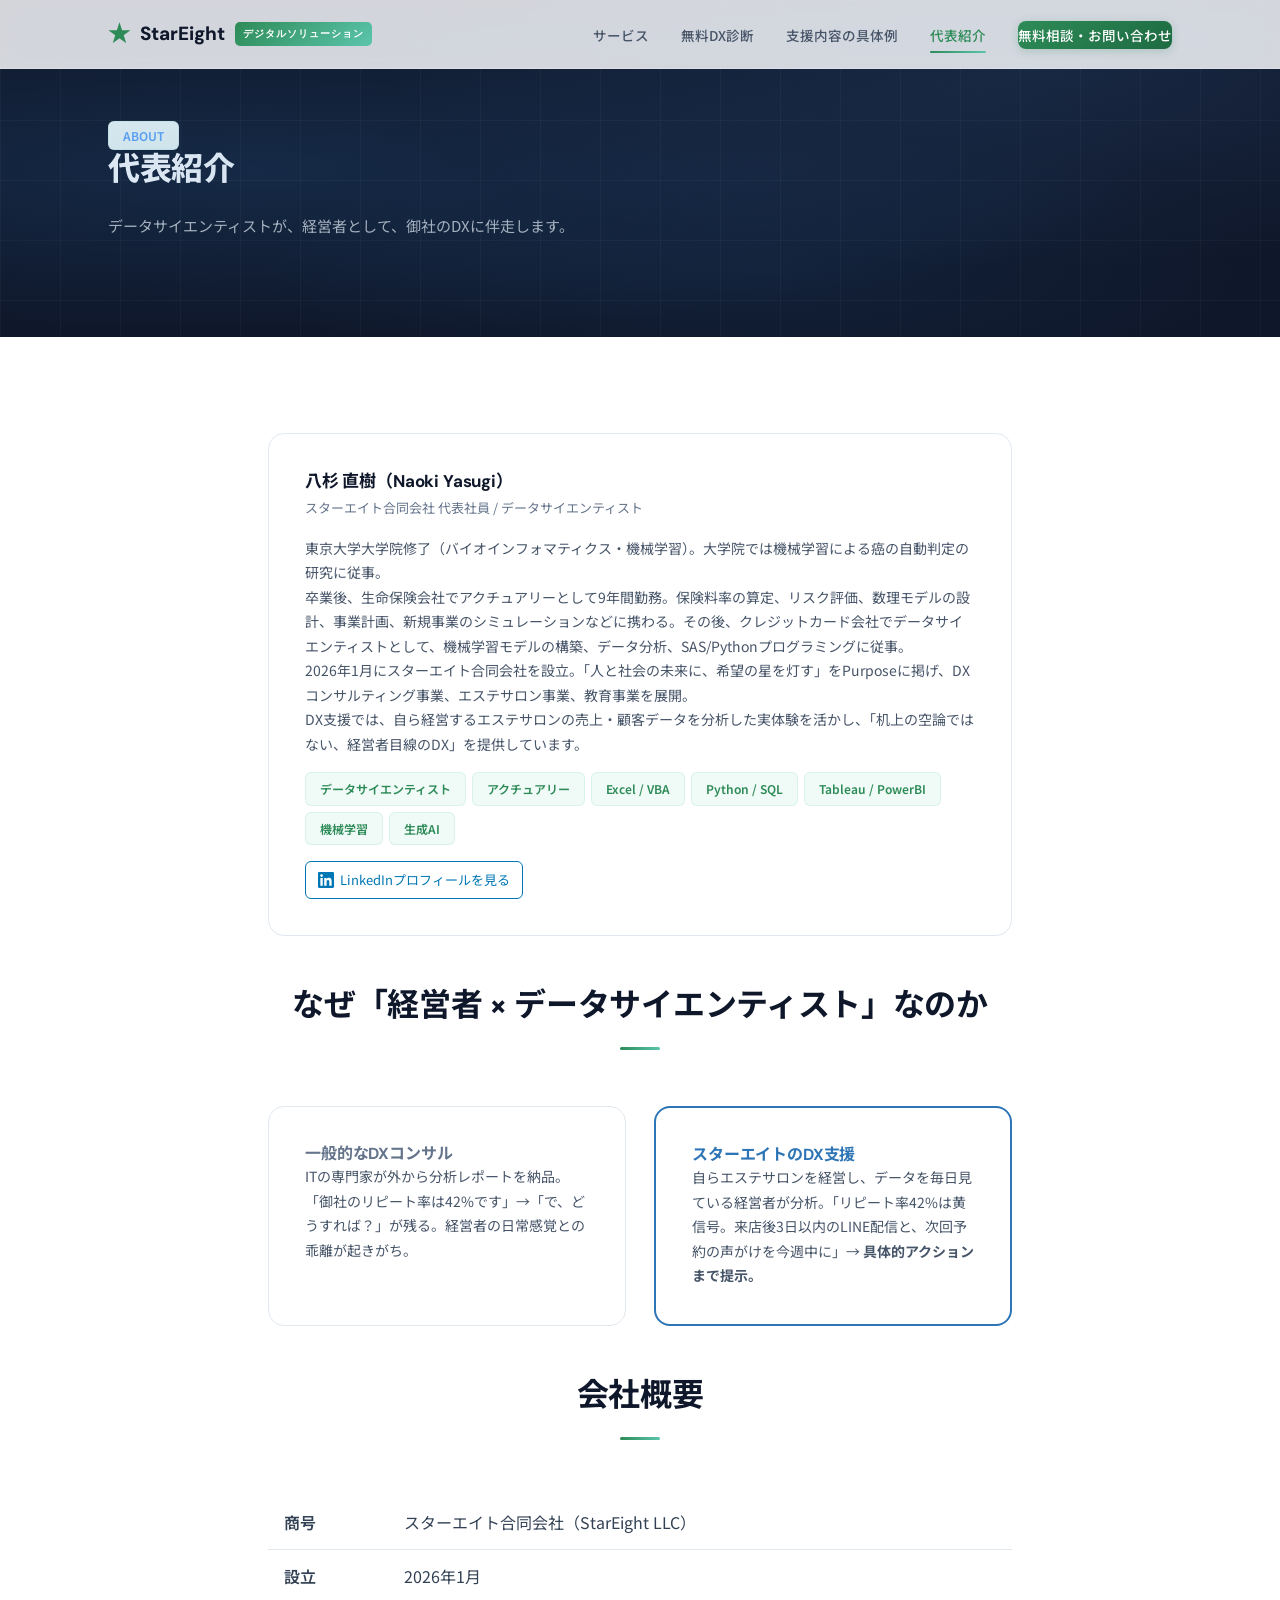
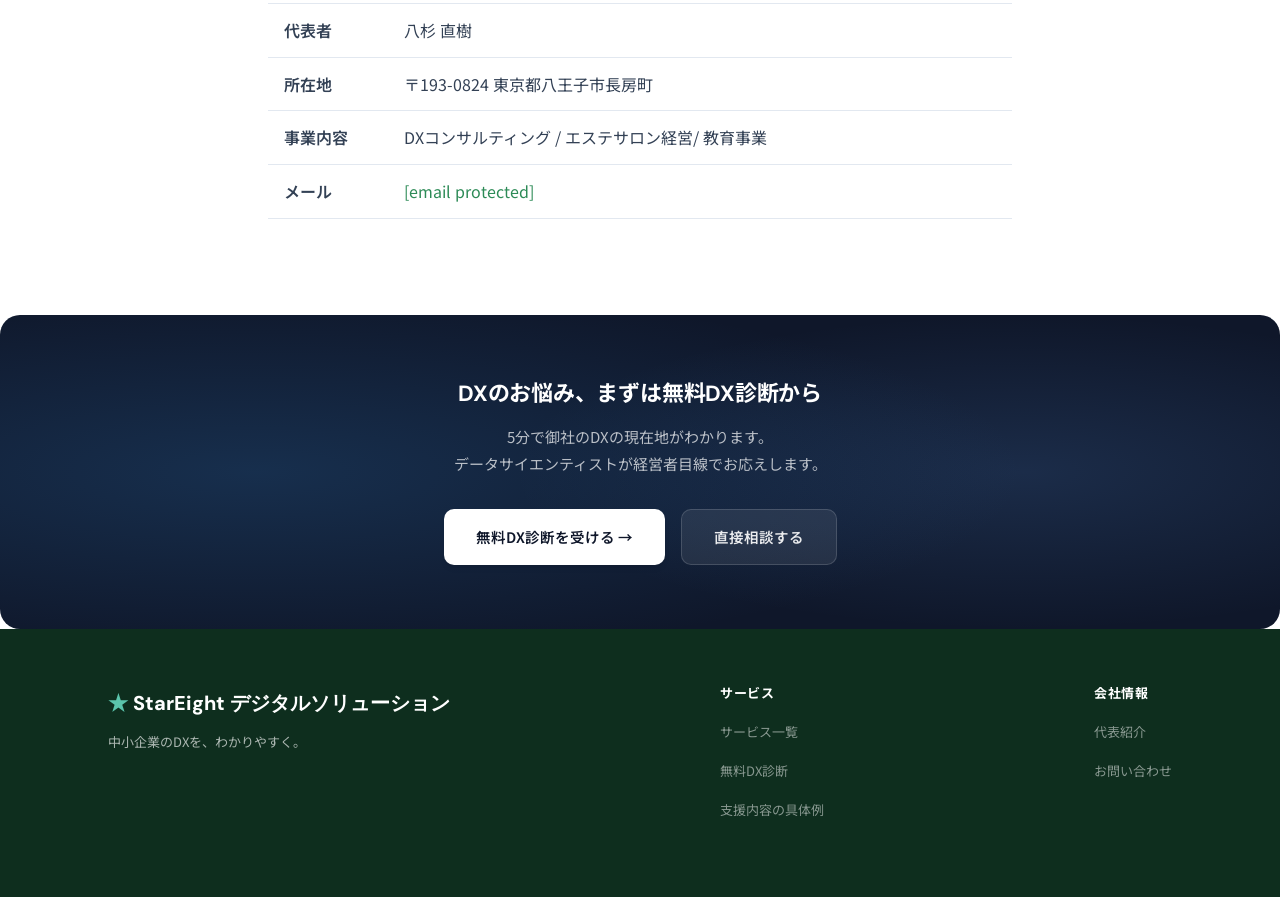
==== about.html @ 1bdfa5a2 "Update about.html" ====
<!DOCTYPE html>
<html lang="ja">
<head>
<meta charset="UTF-8">
<meta name="viewport" content="width=device-width, initial-scale=1.0">
<title>代表紹介 | スターエイト DXコンサルティング</title>
<meta name="description" content="スターエイト合同会社 代表・八杉直樹のプロフィール。東京大学大学院修了、データサイエンティスト、経営者としてDX支援に取り組んでいます。">
<link rel="stylesheet" href="css/style.css">
<style>
.avatar-init{width:120px;height:120px;border-radius:50%;background:linear-gradient(135deg,#1a5276,#2980b9);display:flex;align-items:center;justify-content:center;color:#fff;font-size:48px;font-weight:600;flex-shrink:0;letter-spacing:-1px}
</style>
<!-- Google Analytics 4 -->
<script async src="https://www.googletagmanager.com/gtag/js?id=G-70X6QJZSQX"></script>
<script src="js/ga4-events.js"></script>
</head>
<body>
<header class="site-header">
  <nav class="nav-inner">
    <a href="index.html" class="nav-logo"><span class="star">★</span> StarEight <span class="dx-badge">デジタルソリューション</span></a>
    <ul class="nav-links">
      <li><a href="services.html">サービス</a></li>
      <li><a href="diagnosis.html">無料DX診断</a></li>
      <li><a href="cases.html">支援内容の具体例</a></li>
      <li><a href="about.html" class="active">代表紹介</a></li>
      <li><a href="contact.html" class="nav-cta">無料相談・お問い合わせ</a></li>
    </ul>
    <button class="hamburger" aria-label="メニュー"><span></span><span></span><span></span></button>
  </nav>
</header>

<section class="hero" style="padding:120px 0 60px;">
  <div class="container">
    <span class="tag" style="color:#60a5fa;">ABOUT</span>
    <h1 style="color:#fff;font-size:32px;">代表紹介</h1>
    <p>データサイエンティストが、経営者として、御社のDXに伴走します。</p>
  </div>
</section>

<section class="section">
  <div class="container" style="max-width:800px;">
    <div class="card fade-in" style="display:flex;gap:24px;align-items:flex-start;flex-wrap:wrap;">
      <div style="flex:1;min-width:280px;">
        <h3 style="margin-bottom:4px;">八杉 直樹（Naoki Yasugi）</h3>
        <p style="font-size:13px;color:var(--gray-500);margin-bottom:16px;">スターエイト合同会社 代表社員 / データサイエンティスト</p>

        <p>東京大学大学院修了（バイオインフォマティクス・機械学習）。大学院では機械学習による癌の自動判定の研究に従事。</p>
        <p>卒業後、生命保険会社でアクチュアリーとして9年間勤務。保険料率の算定、リスク評価、数理モデルの設計、事業計画、新規事業のシミュレーションなどに携わる。その後、クレジットカード会社でデータサイエンティストとして、機械学習モデルの構築、データ分析、SAS/Pythonプログラミングに従事。</p>
        <p>2026年1月にスターエイト合同会社を設立。「人と社会の未来に、希望の星を灯す」をPurposeに掲げ、DXコンサルティング事業、エステサロン事業、教育事業を展開。</p>
        <p>DX支援では、自ら経営するエステサロンの売上・顧客データを分析した実体験を活かし、「机上の空論ではない、経営者目線のDX」を提供しています。</p>

        <div style="display:flex;flex-wrap:wrap;gap:6px;margin-top:16px;">
          <span class="tag">データサイエンティスト</span>
          <span class="tag">アクチュアリー</span>
          <span class="tag">Excel / VBA</span>
          <span class="tag">Python / SQL</span>
          <span class="tag">Tableau / PowerBI</span>
          <span class="tag">機械学習</span>
          <span class="tag">生成AI</span>
        </div>
        <div style="margin-top:16px;">
          <a href="https://www.linkedin.com/in/naoki-yasugi-504611288/" target="_blank" rel="noopener noreferrer" style="display:inline-flex;align-items:center;gap:6px;font-size:13px;color:#0077B5;text-decoration:none;padding:6px 12px;border:1px solid #0077B5;border-radius:6px;transition:background 0.2s;">
            <svg viewBox="0 0 24 24" style="width:16px;height:16px;fill:#0077B5;"><path d="M20.447 20.452h-3.554v-5.569c0-1.328-.027-3.037-1.852-3.037-1.853 0-2.136 1.445-2.136 2.939v5.667H9.351V9h3.414v1.561h.046c.477-.9 1.637-1.85 3.37-1.85 3.601 0 4.267 2.37 4.267 5.455v6.286zM5.337 7.433a2.062 2.062 0 0 1-2.063-2.065 2.064 2.064 0 1 1 2.063 2.065zm1.782 13.019H3.555V9h3.564v11.452zM22.225 0H1.771C.792 0 0 .774 0 1.729v20.542C0 23.227.792 24 1.771 24h20.451C23.2 24 24 23.227 24 22.271V1.729C24 .774 23.2 0 22.222 0h.003z"/></svg>
            LinkedInプロフィールを見る
          </a>
        </div>
      </div>
    </div>

    <div class="fade-in" style="margin-top:48px;">
      <div class="section-header">
        <h2>なぜ「経営者 × データサイエンティスト」なのか</h2>
        <div class="line"></div>
      </div>
      <div class="grid-2" style="margin-top:24px;">
        <div class="card">
          <h4 style="color:var(--gray-500);">一般的なDXコンサル</h4>
          <p>ITの専門家が外から分析レポートを納品。「御社のリピート率は42%です」→「で、どうすれば？」が残る。経営者の日常感覚との乖離が起きがち。</p>
        </div>
        <div class="card" style="border:2px solid var(--blue);">
          <h4 style="color:var(--blue);">スターエイトのDX支援</h4>
          <p>自らエステサロンを経営し、データを毎日見ている経営者が分析。「リピート率42%は黄信号。来店後3日以内のLINE配信と、次回予約の声がけを今週中に」→ <strong>具体的アクションまで提示。</strong></p>
        </div>
      </div>
    </div>

    <div class="fade-in" style="margin-top:48px;">
      <div class="section-header">
        <h2>会社概要</h2>
        <div class="line"></div>
      </div>
      <table style="width:100%;border-collapse:collapse;margin-top:16px;">
        <tr><td style="padding:12px 16px;border-bottom:1px solid var(--gray-200);font-weight:600;width:120px;">商号</td><td style="padding:12px 16px;border-bottom:1px solid var(--gray-200);">スターエイト合同会社（StarEight LLC）</td></tr>
        <tr><td style="padding:12px 16px;border-bottom:1px solid var(--gray-200);font-weight:600;">設立</td><td style="padding:12px 16px;border-bottom:1px solid var(--gray-200);">2026年1月</td></tr>
        <tr><td style="padding:12px 16px;border-bottom:1px solid var(--gray-200);font-weight:600;">代表者</td><td style="padding:12px 16px;border-bottom:1px solid var(--gray-200);">八杉 直樹</td></tr>
        <tr><td style="padding:12px 16px;border-bottom:1px solid var(--gray-200);font-weight:600;">所在地</td><td style="padding:12px 16px;border-bottom:1px solid var(--gray-200);">〒193-0824 東京都八王子市長房町</td></tr>
        <tr><td style="padding:12px 16px;border-bottom:1px solid var(--gray-200);font-weight:600;">事業内容</td><td style="padding:12px 16px;border-bottom:1px solid var(--gray-200);">DXコンサルティング / エステサロン経営/ 教育事業</td></tr>
        <tr><td style="padding:12px 16px;border-bottom:1px solid var(--gray-200);font-weight:600;">メール</td><td style="padding:12px 16px;border-bottom:1px solid var(--gray-200);"><a href="/cdn-cgi/l/email-protection#a2d1d6c3d08cc7cbc5cad68ccecec1e2c5cfc3cbce8cc1cdcf"><span class="__cf_email__" data-cfemail="6a191e0b18440f030d021e440606092a0d070b030644090507">[email&#160;protected]</span></a></td></tr>
      </table>
    </div>
  </div>
</section>

<section class="cta-banner">
  <div class="container" style="text-align:center;">
    <h2 style="font-size:22px;">DXのお悩み、まずは無料DX診断から</h2>
    <p>5分で御社のDXの現在地がわかります。<br>データサイエンティストが経営者目線でお応えします。</p>
    <div class="btn-group" style="justify-content:center;">
      <a href="diagnosis.html" class="btn btn-white">無料DX診断を受ける →</a>
      <a href="contact.html" class="btn btn-ghost">直接相談する</a>
    </div>
  </div>
</section>

<footer class="site-footer">
  <div class="container">
    <div class="footer-inner">
      <div class="footer-brand">
        <div class="footer-logo"><span class="star">★</span> StarEight デジタルソリューション</div>
        <p>中小企業のDXを、わかりやすく。</p>
      </div>
      <div class="footer-links">
        <h4>サービス</h4>
        <ul><li><a href="services.html">サービス一覧</a></li><li><a href="diagnosis.html">無料DX診断</a></li><li><a href="cases.html">支援内容の具体例</a></li></ul>
      </div>
      <div class="footer-links">
        <h4>会社情報</h4>
        <ul><li><a href="about.html">代表紹介</a></li><li><a href="contact.html">お問い合わせ</a></li></ul>
      </div>
    </div>
    <div c
---- css/style.css ----
@import url('https://fonts.googleapis.com/css2?family=Noto+Sans+JP:wght@300;400;500;700;900&family=DM+Sans:wght@400;500;600;700;800&display=swap');

:root {
  --navy: #0f172a;
  --navy-mid: #1e293b;
  --brand: #2D8B57;
  --brand-dark: #1e6b42;
  --brand-light: #e6f4ec;
  --brand-50: #f0f9f4;
  --sub: #5BC5AC;
  --sub-light: #e0f5f0;
  --sub-50: #f0faf7;
  --blue: #2E75B6;
  --blue-light: #dbeafe;
  --blue-50: #eff6ff;
  --green: #2D8B57;
  --green-light: #d1fae5;
  --white: #FFFFFF;
  --gray-50: #f8fafc;
  --gray-100: #f1f5f9;
  --gray-200: #e2e8f0;
  --gray-300: #cbd5e1;
  --gray-400: #94a3b8;
  --gray-500: #64748b;
  --gray-600: #475569;
  --gray-700: #334155;
  --gray-900: #0f172a;
  --body: #334155;
  --shadow-sm: 0 1px 2px rgba(0,0,0,0.05);
  --shadow-md: 0 4px 6px -1px rgba(0,0,0,0.07), 0 2px 4px -2px rgba(0,0,0,0.05);
  --shadow-lg: 0 10px 25px -5px rgba(0,0,0,0.08), 0 8px 10px -6px rgba(0,0,0,0.04);
  --radius: 16px;
  --radius-sm: 10px;
  --transition: 0.3s cubic-bezier(0.4, 0, 0.2, 1);
}

*, *::before, *::after { box-sizing: border-box; margin: 0; padding: 0; }
html { scroll-behavior: smooth; }

body {
  font-family: 'Noto Sans JP', 'DM Sans', sans-serif;
  color: var(--body); line-height: 1.8;
  background: var(--white);
  -webkit-font-smoothing: antialiased;
}

h1, h2, h3, h4, h5 {
  font-family: 'DM Sans', 'Noto Sans JP', sans-serif;
  color: var(--navy); line-height: 1.35;
  font-weight: 700; letter-spacing: -0.01em;
}

a { color: var(--brand); text-decoration: none; transition: color var(--transition); }
a:hover { color: var(--sub); }
img { max-width: 100%; height: auto; }
.container { max-width: 1120px; margin: 0 auto; padding: 0 28px; }

/* ===== HEADER ===== */
.site-header {
  position: fixed; top: 0; left: 0; right: 0; z-index: 100;
  background: rgba(255,255,255,0.82);
  backdrop-filter: blur(20px) saturate(180%);
  border-bottom: 1px solid rgba(226,232,240,0.6);
  transition: all var(--transition);
}
.site-header.scrolled { box-shadow: 0 1px 20px rgba(0,0,0,0.06); background: rgba(255,255,255,0.92); }

.nav-inner {
  max-width: 1120px; margin: 0 auto; padding: 0 28px;
  display: flex; align-items: center; justify-content: space-between; height: 68px;
}
.nav-logo {
  display: flex; align-items: center; gap: 10px;
  font-family: 'DM Sans', sans-serif; font-weight: 800;
  font-size: 19px; color: var(--navy); text-decoration: none;
}
.nav-logo .star { color: var(--brand); font-size: 22px; }
.nav-logo .dx-badge {
  background: linear-gradient(135deg, var(--brand), var(--sub));
  color: var(--white); font-size: 10px; font-weight: 700;
  padding: 3px 8px; border-radius: 5px; letter-spacing: 1px;
}

.nav-links { display: flex; gap: 32px; list-style: none; align-items: center; }
.nav-links a {
  font-size: 13.5px; font-weight: 500; color: var(--gray-600);
  text-decoration: none; position: relative; padding: 4px 0;
}
.nav-links a::after {
  content: ''; position: absolute; bottom: -4px; left: 50%; transform: translateX(-50%);
  width: 0; height: 2px; background: linear-gradient(90deg, var(--brand), var(--sub));
  border-radius: 2px; transition: width var(--transition);
}
.nav-links a:hover::after, .nav-links a.active::after { width: 100%; }
.nav-links a:hover, .nav-links a.active { color: var(--brand); }

.nav-cta {
  background: linear-gradient(135deg, var(--brand), var(--brand-dark));
  color: var(--white) !important;
  padding: 9px 22px; border-radius: 8px; font-size: 13px; font-weight: 600;
  box-shadow: 0 2px 8px rgba(45,139,87,0.25);
  transition: all var(--transition);
}
.nav-cta:hover { transform: translateY(-1px); box-shadow: 0 4px 16px rgba(45,139,87,0.35); background: linear-gradient(135deg, var(--brand), var(--sub)); }
.nav-cta::after { display: none !important; }

.hamburger {
  display: none; background: none; border: none; cursor: pointer;
  width: 28px; height: 20px; position: relative;
}
.hamburger span {
  display: block; width: 100%; height: 2px; background: var(--navy);
  position: absolute; left: 0; transition: all var(--transition); border-radius: 2px;
}
.hamburger span:nth-child(1) { top: 0; }
.hamburger span:nth-child(2) { top: 9px; }
.hamburger span:nth-child(3) { top: 18px; }

/* ===== HERO ===== */
.hero {
  padding: 150px 0 90px;
  background: var(--navy); color: var(--white);
  position: relative; overflow: hidden;
}
.hero::before {
  content: ''; position: absolute; inset: 0;
  background:
    radial-gradient(ellipse 70% 50% at 20% 50%, rgba(46,117,182,0.2), transparent),
    radial-gradient(ellipse 50% 60% at 80% 20%, rgba(96,165,250,0.12), transparent),
    radial-gradient(ellipse 40% 40% at 60% 80%, rgba(46,117,182,0.1), transparent);
}
.hero::after {
  content: ''; position: absolute; inset: 0;
  background-image:
    linear-gradient(rgba(255,255,255,0.03) 1px, transparent 1px),
    linear-gradient(90deg, rgba(255,255,255,0.03) 1px, transparent 1px);
  background-size: 60px 60px;
}

.hero-inner { display: flex; align-items: center; gap: 64px; position: relative; z-index: 1; }
.hero-text { flex: 1; }
.hero-text .tag {
  display: inline-flex; align-items: center; gap: 8px;
  background: rgba(91,197,172,0.12); border: 1px solid rgba(91,197,172,0.25);
  padding: 7px 18px; border-radius: 100px;
  font-size: 13px; font-weight: 500; margin-bottom: 24px; color: var(--sub);
}
.hero h1 {
  font-size: clamp(30px, 4vw, 42px); font-weight: 800;
  line-height: 1.3; margin-bottom: 22px; color: var(--white);
}
.hero h1 .accent {
  background: linear-gradient(135deg, var(--sub), #8ad8c4);
  -webkit-background-clip: text; -webkit-text-fill-color: transparent; background-clip: text;
}
.hero p { font-size: 15px; line-height: 1.9; color: rgba(255,255,255,0.7); margin-bottom: 36px; }

.hero-visual { flex: 0 0 360px; }
.hero-visual .icon-grid { display: grid; grid-template-columns: repeat(3, 1fr); gap: 14px; }
.hero-visual .icon-card {
  background: rgba(255,255,255,0.04); border: 1px solid rgba(255,255,255,0.08);
  border-radius: 14px; padding: 22px 12px; text-align: center;
  transition: all var(--transition); backdrop-filter: blur(4px);
}
.hero-visual .icon-card:hover {
  background: rgba(91,197,172,0.08); border-color: rgba(91,197,172,0.25);
  transform: translateY(-6px); box-shadow: 0 8px 30px rgba(91,197,172,0.12);
}
.hero-visual .icon-card .emoji { font-size: 28px; margin-bottom: 8px; display: block; }
.hero-visual .icon-card .label { font-size: 11px; color: rgba(255,255,255,0.55); font-weight: 500; }

/* ===== BUTTONS ===== */
.btn {
  display: inline-flex; align-items: center; gap: 8px;
  padding: 14px 32px; border-radius: var(--radius-sm);
  font-size: 14.5px; font-weight: 600; text-decoration: none;
  transition: all var(--transition); border: none; cursor: pointer;
}
.btn-primary {
  background: linear-gradient(135deg, var(--brand), var(--brand-dark));
  color: var(--white); box-shadow: 0 2px 10px rgba(45,139,87,0.3);
}
.btn-primary:hover { color: var(--white); transform: translateY(-2px); box-shadow: 0 6px 24px rgba(45,139,87,0.4); background: linear-gradient(135deg, var(--brand), var(--sub)); }
.btn-white { background: var(--white); color: var(--navy); box-shadow: var(--shadow-md); }
.btn-white:hover { color: var(--navy); transform: translateY(-2px); box-shadow: var(--shadow-lg); }
.btn-outline { background: transparent; color: var(--brand); border: 2px solid rgba(45,139,87,0.3); }
.btn-outline:hover { background: var(--brand); color: var(--white); border-color: var(--brand); box-shadow: 0 4px 16px rgba(45,139,87,0.3); }
.btn-ghost { background: rgba(255,255,255,0.08); color: rgba(255,255,255,0.9); border: 1px solid rgba(255,255,255,0.15); }
.btn-ghost:hover { background: rgba(91,197,172,0.12); border-color: rgba(91,197,172,0.3); color: var(--white); }
.btn-group { display: flex; gap: 16px; flex-wrap: wrap; }

/* ===== SECTIONS ===== */
.section { padding: 96px 0; }
.section-alt { background: var(--gray-50); }
.section-blue { background: linear-gradient(180deg, var(--sub-50), var(--white)); }
.section-header { text-align: center; margin-bottom: 56px; }
.section-header h2 { font-size: clamp(24px, 3.5vw, 32px); margin-bottom: 12px; }
.section-header .subtitle { font-size: 15px; color: var(--gray-500); max-width: 500px; margin: 0 auto; }
.section-header .line {
  width: 40px; height: 3px;
  background: linear-gradient(90deg, var(--brand), var(--sub));
  margin: 20px auto 0; border-radius: 2px;
}

/* ===== CARDS ===== */
.card {
  background: var(--white); border-radius: var(--radius);
  border: 1px solid var(--gray-200); padding: 36px;
  transition: all var(--transition);
}
.card:hover { box-shadow: var(--shadow-lg); transform: translateY(-6px); border-color: transparent; }
.card-icon {
  width: 56px; height: 56px; border-radius: 14px;
  display: flex; align-items: center; justify-content: center;
  font-size: 26px; margin-bottom: 20px;
}
.card-icon.blue { background: linear-gradient(135deg, var(--brand-50), var(--sub-light)); }
.card-icon.green { background: var(--green-light); }
.card h3 { font-size: 17px; margin-bottom: 12px; }
.card p { font-size: 14px; color: var(--gray-600); line-height: 1.75; }

.grid-2 { display: grid; grid-template-columns: repeat(2, 1fr); gap: 28px; }
.grid-3 { display: grid; grid-template-columns: repeat(3, 1fr); gap: 28px; }
.grid-4 { display: grid; grid-template-columns: repeat(4, 1fr); gap: 24px; }

/* ===== SERVICE CARDS ===== */
.service-card {
  background: var(--white); border-radius: var(--radius);
  border: 1px solid var(--gray-200); padding: 32px;
  position: relative; overflow: hidden; transition: all var(--transition);
}
.service-card::before {
  content: ''; position: absolute; top: 0; left: 0;
  width: 4px; height: 100%;
  background: linear-gradient(180deg, var(--brand), var(--sub));
  transform: scaleY(0); transition: transform var(--transition); transform-origin: top;
}
.service-card:hover::before { transform: scaleY(1); }
.service-card:hover { box-shadow: var(--shadow-lg); border-color: rgba(91,197,172,0.2); transform: translateX(4px); }
.service-card .num {
  font-family: 'DM Sans', sans-serif; font-size: 11px; font-weight: 800;
  color: var(--brand); margin-bottom: 8px; letter-spacing: 1.5px;
}
.service-card h3 { font-size: 17px; margin-bottom: 10px; }
.service-card p { font-size: 13px; color: var(--gray-600); line-height: 1.75; }
.service-card .price {
  margin-top: 16px; padding-top: 16px; border-top: 1px solid var(--gray-100);
  font-size: 14px; color: var(--brand); font-weight: 700;
}

/* ===== CTA BANNER ===== */
.cta-banner {
  background: var(--navy); color: var(--white);
  padding: 64px; border-radius: 20px;
  text-align: center; position: relative; overflow: hidden;
}
.cta-banner::before {
  content: ''; position: absolute; inset: 0;
  background:
    radial-gradient(ellipse 60% 60% at 20% 50%, rgba(46,117,182,0.25), transparent),
    radial-gradient(ellipse 40% 50% at 80% 50%, rgba(96,165,250,0.15), transparent);
}
.cta-banner h2 { font-size: clamp(22px, 3vw, 28px); color: var(--white); margin-bottom: 14px; position: relative; }
.cta-banner p { color: rgba(255,255,255,0.7); margin-bottom: 32px; font-size: 15px; position: relative; }
.cta-banner .btn { position: relative; }

/* ===== FLOW ===== */
.flow { display: flex; gap: 16px; counter-reset: step; }
.flow-step {
  flex: 1; text-align: center; position: relative; padding: 32px 16px;
  background: var(--white); border: 1px solid var(--gray-200);
  border-radius: var(--radius); transition: all var(--transition);
}
.flow-step:hover { box-shadow: var(--shadow-md); border-color: rgba(91,197,172,0.25); }
.flow-step::before {
  counter-increment: step; content: counter(step);
  display: flex; align-items: center; justify-content: center;
  width: 42px; height: 42px; border-radius: 12px;
  background: linear-gradient(135deg, var(--brand), var(--sub));
  color: var(--white); font-family: 'DM Sans', sans-serif;
  font-weight: 800; font-size: 16px; margin: 0 auto 16px;
  box-shadow: 0 4px 12px rgba(45,139,87,0.25);
}
.flow-step h4 { font-size: 14px; margin-bottom: 6px; }
.flow-step p { font-size: 13px; color: var(--gray-500); }
.flow-step + .flow-step::after {
  content: '→'; position: absolute; top: 50%; left: -14px; transform: translateY(-50%);
  color: var(--gray-400); font-size: 16px; font-weight: 700;
}

/* ===== PROFILE ===== */
.profile-card {
  display: flex; gap: 40px; align-items: flex-start;
  background: var(--white); border-radius: 20px;
  padding: 44px; border: 1px solid var(--gray-200); box-shadow: var(--shadow-sm);
}
.profile-photo {
  width: 140px; height: 140px; border-radius: 20px;
  background: linear-gradient(135deg, var(--brand-50), var(--sub-light));
  display: flex; align-items: center; justify-content: center;
  font-size: 48px; flex-shrink: 0;
}
.profile-info h3 { font-size: 22px; margin-bottom: 4px; }
.profile-info .title { font-size: 13px; color: var(--gray-500); margin-bottom: 18px; }
.profile-info .bio { font-size: 14px; line-height: 1.85; color: var(--gray-600); }

.tag-list { display: flex; flex-wrap: wrap; gap: 8px; margin-top: 20px; }
.tag {
  background: var(--sub-50); color: var(--brand);
  padding: 5px 14px; border-radius: 6px;
  font-size: 12px; font-weight: 600; border: 1px solid rgba(91,197,172,0.15);
}

/* ===== CASE STUDY ===== */
.case-card {
  background: var(--white); border-radius: var(--radius);
  border: 1px solid var(--gray-200); overflow: hidden; transition: all var(--transition);
  display: flex; flex-direction: column;
}
.case-card:hover { box-shadow: var(--shadow-lg); transform: translateY(-4px); }
.case-card .case-header {
  padding: 28px 32px;
  background: linear-gradient(135deg, var(--brand-50), var(--sub-50));
  border-bottom: 1px solid var(--gray-200);
  min-height: 120px;
  display: flex; flex-direction: column; justify-content: center;
}
.case-card .case-header .industry {
  font-size: 11px; color: var(--brand); font-weight: 700;
  margin-bottom: 8px; letter-spacing: 0.5px;
}
.case-card .case-header h3 { font-size: 16px; line-height: 1.5; }
.case-card .case-body { padding: 28px 32px; flex: 1; display: flex; flex-direction: column; justify-content: space-between; }
.case-card .case-body p { font-size: 14px; line-height: 1.75; color: var(--gray-600); }
.case-card .result {
  margin-top: 18px; padding: 14px 18px;
  background: linear-gradient(135deg, #ecfdf5, var(--sub-light));
  border-radius: var(--radius-sm);
  font-size: 14px; color: #065f46; font-weight: 600;
  border: 1px solid rgba(91,197,172,0.2);
}

/* ===== FORM ===== */
.form-group { margin-bottom: 22px; }
.form-group label { display: block; font-size: 13px; font-weight: 600; color: var(--navy); margin-bottom: 8px; }
.form-group input, .form-group textarea, .form-group select {
  width: 100%; padding: 13px 18px; border: 1.5px solid var(--gray-300);
  border-radius: var(--radius-sm); font-size: 14px;
  font-family: 'Noto Sans JP', sans-serif; transition: all var(--transition); background: var(--white);
}
.form-group input:focus, .form-group textarea:focus, .form-group select:focus {
  outline: none; border-color: var(--sub);
  box-shadow: 0 0 0 4px rgba(91,197,172,0.12);
}
.form-group textarea { min-height: 140px; resize: vertical; }

/* ===== FOOTER ===== */
.site-footer { background: #0e2e1e; color: rgba(255,255,255,0.65); padding: 56px 0 28px; }
.footer-inner { display: flex; justify-content: space-between; gap: 48px; margin-bottom: 36px; }
.footer-brand .footer-logo {
  font-family: 'DM Sans', sans-serif; font-size: 20px; font-weight: 800;
  color: var(--white); margin-bottom: 10px;
}
.footer-brand .footer-logo .star { color: var(--sub); }
.footer-brand p { font-size: 13px; line-height: 1.75; }
.footer-links h4 { color: var(--white); font-size: 13px; margin-bottom: 14px; font-weight: 700; letter-spacing: 0.05em; }
.footer-links ul { list-style: none; }
.footer-links li { margin-bottom: 10px; }
.footer-links a { color: rgba(255,255,255,0.5); font-size: 13px; }
.footer-links a:hover { color: var(--sub); }
.footer-bottom {
  border-top: 1px solid rgba(255,255,255,0.08);
  padding-top: 24px; text-align: center; font-size: 12px; color: rgba(255,255,255,0.35);
}

/* ===== DIAGNOSIS ===== */
.diag-progress { width: 100%; height: 6px; background: var(--gray-200); border-radius: 3px; margin-bottom: 36px; overflow: hidden; }
.diag-progress .bar { height: 100%; background: linear-gradient(90deg, var(--brand), var(--sub)); border-radius: 3px; transition: width 0.5s ease; }
.diag-question { margin-bottom: 28px; }
.diag-question h3 { font-size: 16px; margin-bottom: 12px; line-height: 1.6; }
.diag-options { display: flex; flex-direction: column; gap: 10px; }
.diag-option {
  padding: 15px 22px; border: 2px solid var(--gray-200);
  border-radius: var(--radius-sm); cursor: pointer;
  font-size: 14px; transition: all var(--transition); font-weight: 500;
}
.diag-option:hover { border-color: var(--sub); background: var(--sub-50); transform: translateX(4px); }
.diag-option.selected {
  border-color: var(--brand); background: linear-gradient(135deg, var(--brand-50), var(--sub-light));
  font-weight: 600; color: var(--brand-dark); box-shadow: 0 2px 8px rgba(91,197,172,0.15);
}

.diag-result {
  text-align: center; padding: 48px;
  background: var(--white); border-radius: 20px;
  border: 1px solid var(--gray-200); box-shadow: var(--shadow-md);
}
.score-circle {
  width: 150px; height: 150px; border-radius: 50%;
  border: 6px solid var(--brand);
  display: flex; flex-direction: column; align-items: center; justify-content: center;
  margin: 0 auto 28px; box-shadow: 0 0 30px rgba(91,197,172,0.15);
}
.score-circle .score { font-family: 'DM Sans', sans-serif; font-size: 46px; font-weight: 800; color: var(--brand); line-height: 1; }
.score-circle .max { font-size: 14px; color: var(--gray-500); }

/* ===== RESPONSIVE ===== */
@media (max-width: 768px) {
  .hero-inner { flex-direction: column; }
  .hero-visual { display: none; }
  .hero h1 { font-size: 26px; }
  .hero { padding: 120px 0 60px; }
  .grid-2, .grid-3, .grid-4 { grid-template-columns: 1fr; }
  .flow { flex-direction: column; gap: 12px; }
  .flow-step + .flow-step::after { display: none; }
  .stats { flex-wrap: wrap; gap: 30px; }
  .profile-card { flex-direction: column; padding: 28px; }
  .profile-photo { width: 100px; height: 100px; font-size: 36px; }
  .footer-inner { flex-direction: column; gap: 32px; }
  .nav-links { display: none; }
  .hamburger { display: block; }
  .nav-links.open {
    display: flex; flex-direction: column; gap: 0;
    position: absolute; top: 68px; left: 0; right: 0;
    background: rgba(255,255,255,0.98); backdrop-filter: blur(20px);
    padding: 16px 28px 24px;
    border-bottom: 1px solid var(--gray-200); box-shadow: var(--shadow-lg);
  }
  .nav-links.open li { padding: 8px 0; }
  .section { padding: 64px 0; }
  .section-header h2 { font-size: 22px; }
  .section-header { margin-bottom: 36px; }
  .cta-banner { padding: 40px 24px; border-radius: var(--radius); }
  .case-card .case-header, .case-card .case-body { padding: 20px 24px; }
}
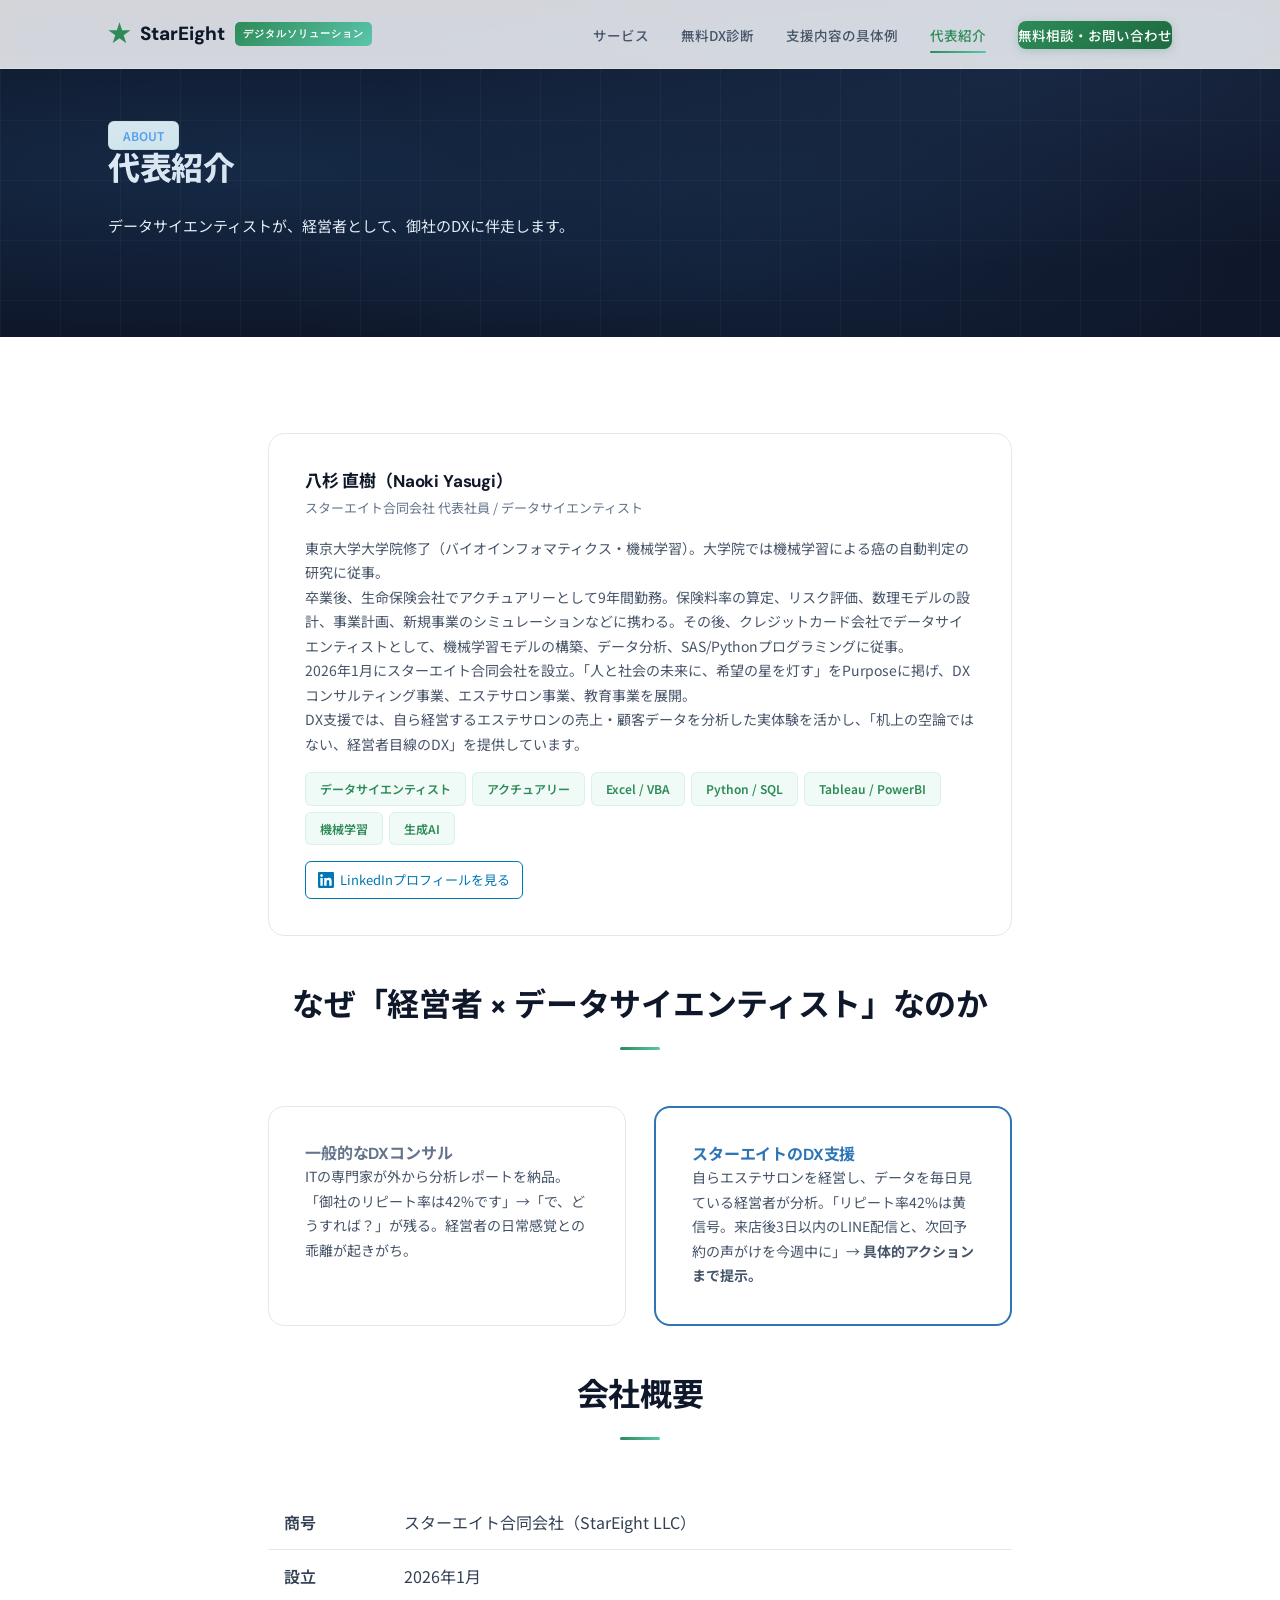
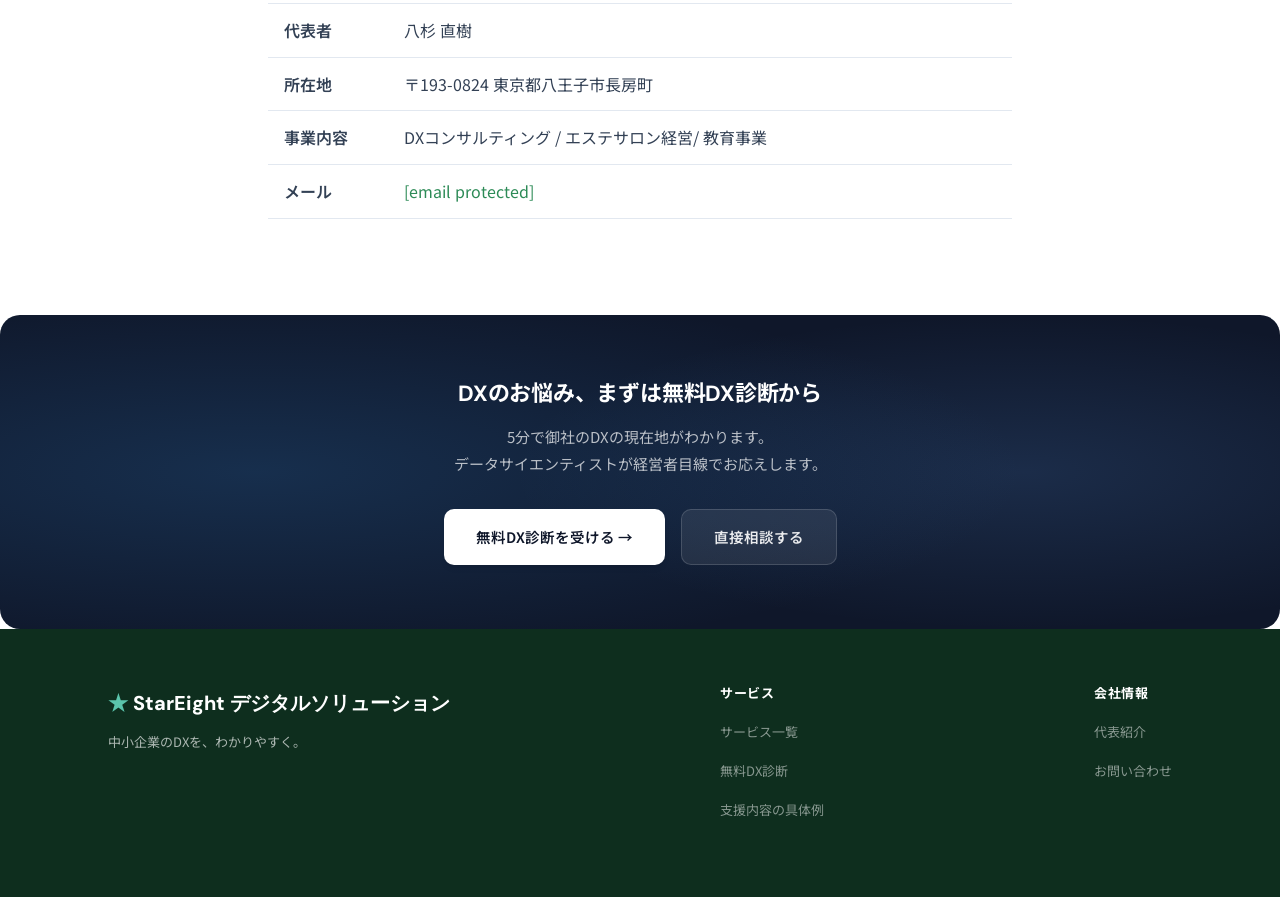
==== commit 2591a2d9: "Update about.html" ====
--- a/about.html
+++ b/about.html
@@ -32,7 +32,7 @@
   <div class="container">
     <span class="tag" style="color:#60a5fa;">ABOUT</span>
     <h1 style="color:#fff;font-size:32px;">代表紹介</h1>
-    <p>データサイエンティストが、経営者として、御社のDXに伴走します。</p>
+    <p style="color:#fff;">データサイエンティストが、経営者として、御社のDXに伴走します。</p>
   </div>
 </section>
 
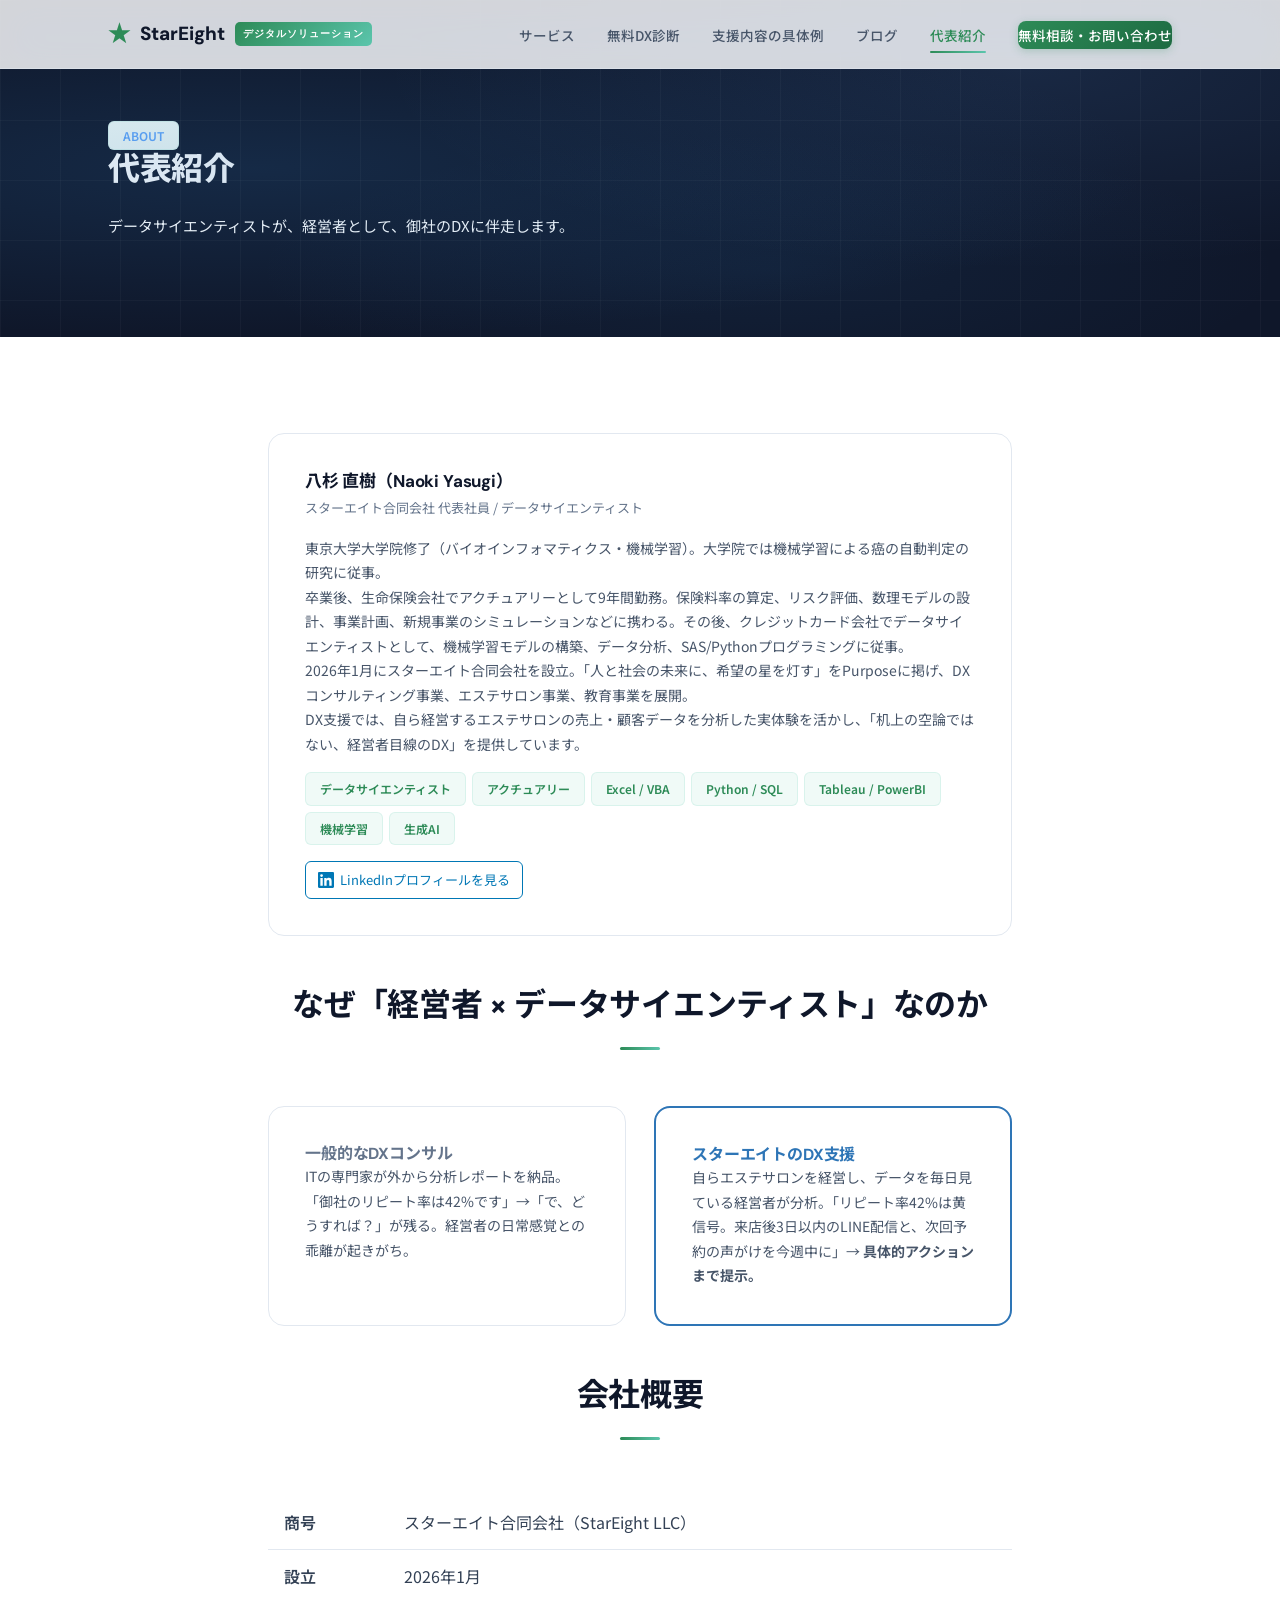
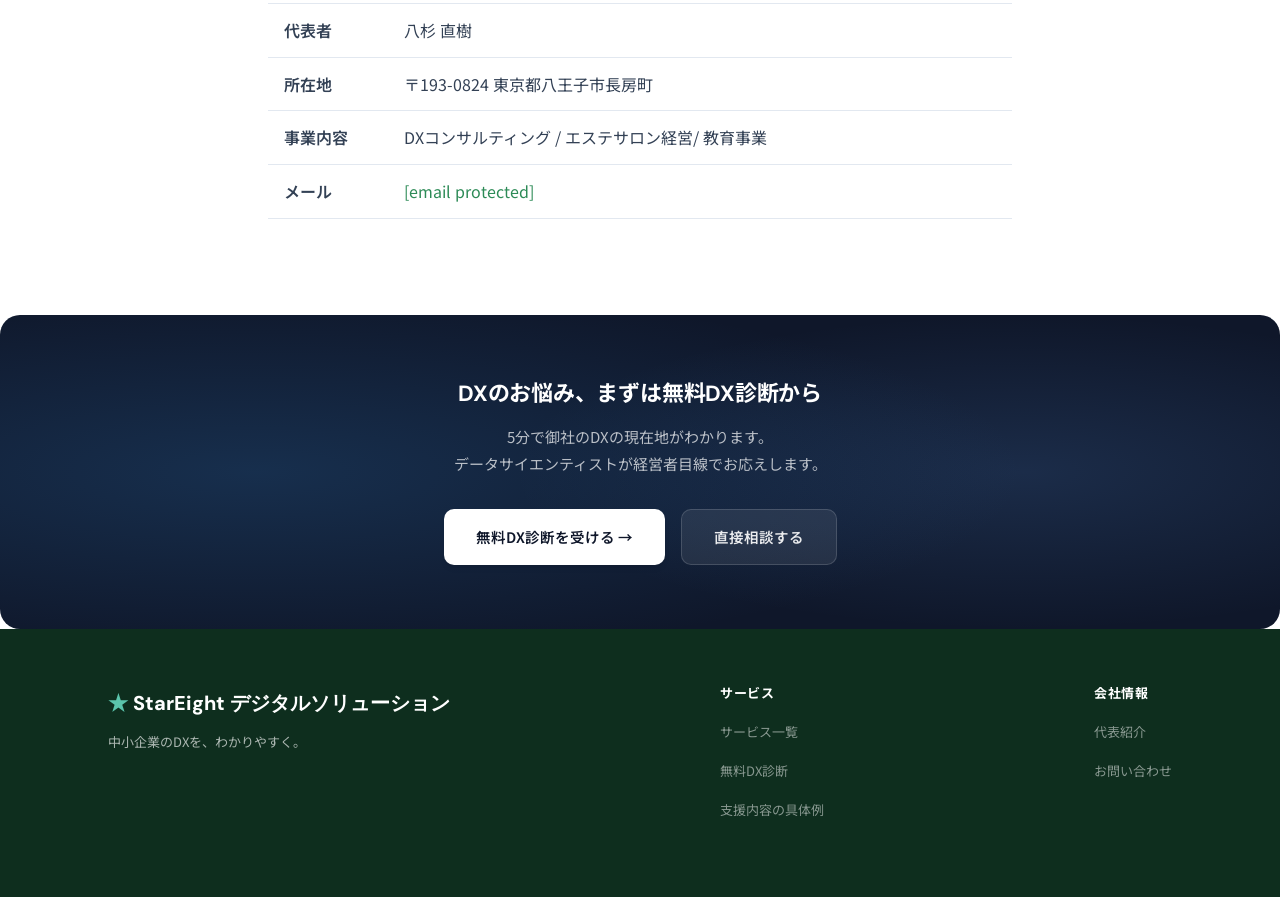
==== commit aa1d60fd: "Update about.html" ====
--- a/about.html
+++ b/about.html
@@ -21,6 +21,7 @@
       <li><a href="services.html">サービス</a></li>
       <li><a href="diagnosis.html">無料DX診断</a></li>
       <li><a href="cases.html">支援内容の具体例</a></li>
+      <li><a href="https://note.com/star_eight_llc" target="_blank" rel="noopener noreferrer">ブログ</a></li>
       <li><a href="about.html" class="active">代表紹介</a></li>
       <li><a href="contact.html" class="nav-cta">無料相談・お問い合わせ</a></li>
     </ul>
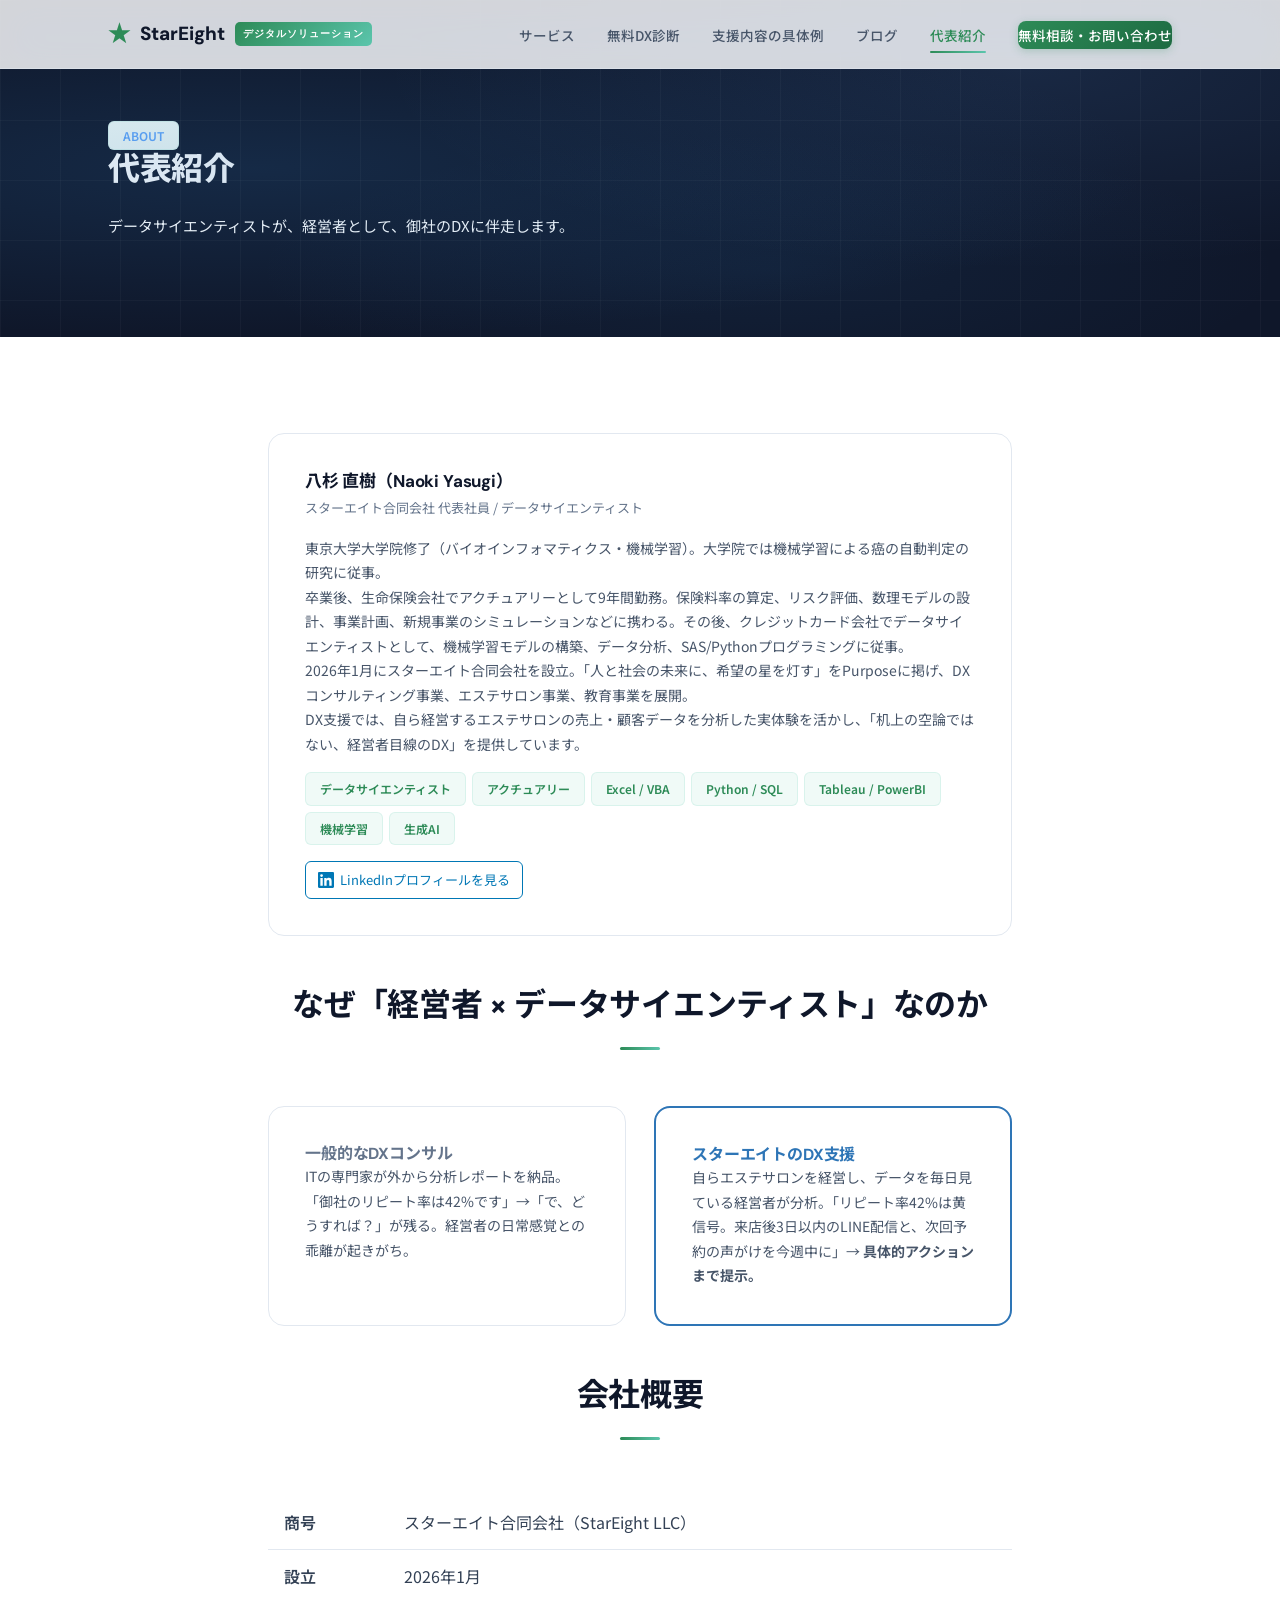
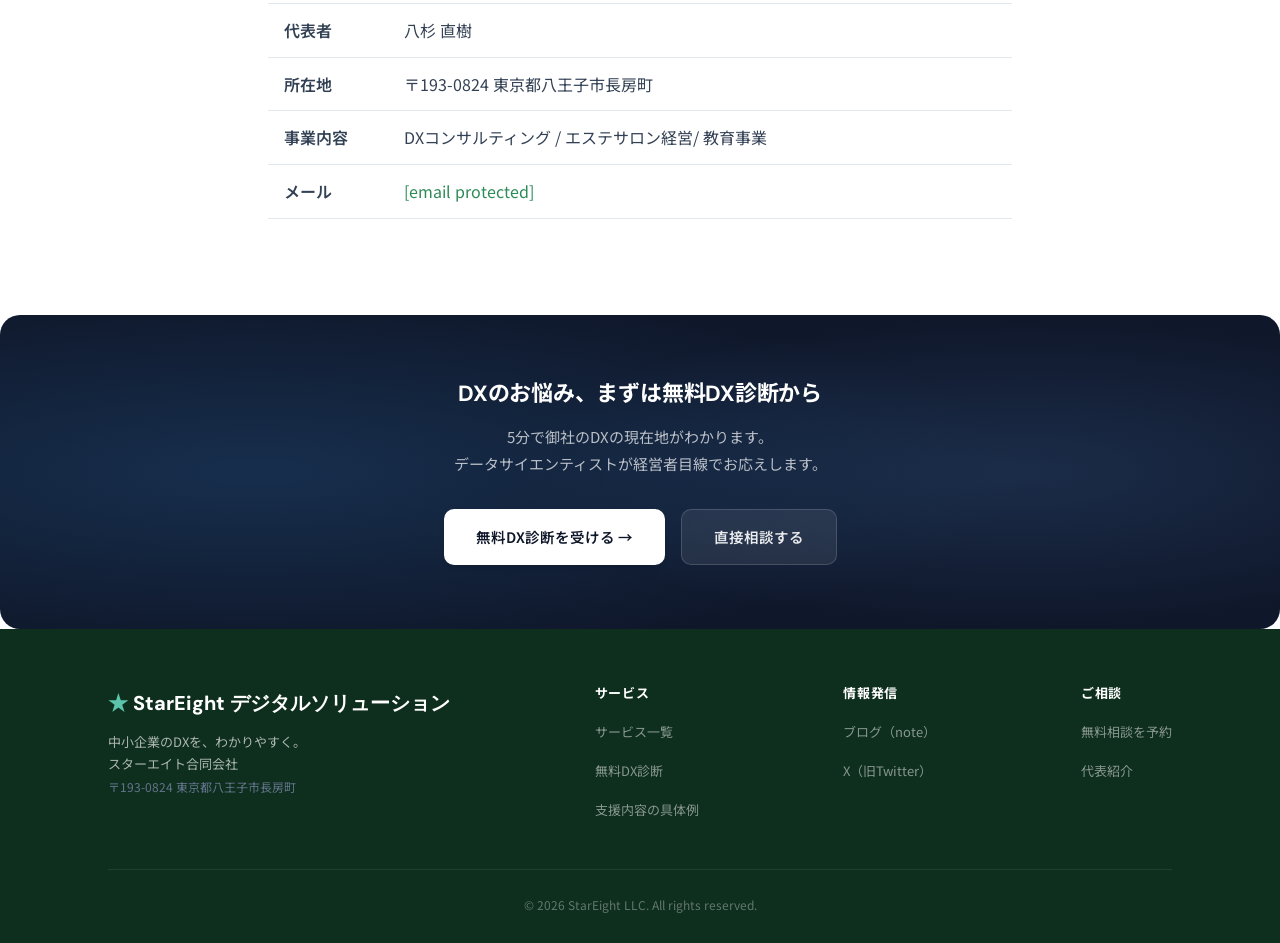
==== commit bcf93787: "Update about.html" ====
--- a/about.html
+++ b/about.html
@@ -115,17 +115,14 @@
 <footer class="site-footer">
   <div class="container">
     <div class="footer-inner">
-      <div class="footer-brand">
-        <div class="footer-logo"><span class="star">★</span> StarEight デジタルソリューション</div>
-        <p>中小企業のDXを、わかりやすく。</p>
-      </div>
-      <div class="footer-links">
-        <h4>サービス</h4>
-        <ul><li><a href="services.html">サービス一覧</a></li><li><a href="diagnosis.html">無料DX診断</a></li><li><a href="cases.html">支援内容の具体例</a></li></ul>
-      </div>
-      <div class="footer-links">
-        <h4>会社情報</h4>
-        <ul><li><a href="about.html">代表紹介</a></li><li><a href="contact.html">お問い合わせ</a></li></ul>
-      </div>
+      <div class="footer-brand"><div class="footer-logo"><span class="star">★</span> StarEight デジタルソリューション</div><p>中小企業のDXを、わかりやすく。<br>スターエイト合同会社</p><p style="font-size:12px;color:var(--gray-500);">〒193-0824 東京都八王子市長房町</p></div>
+      <div class="footer-links"><h4>サービス</h4><ul><li><a href="services.html">サービス一覧</a></li><li><a href="diagnosis.html">無料DX診断</a></li><li><a href="cases.html">支援内容の具体例</a></li></ul></div>
+      <div class="footer-links"><h4>情報発信</h4><ul><li><a href="https://note.com/star_eight_llc" target="_blank" rel="noopener noreferrer">ブログ（note）</a></li><li><a href="https://x.com/star_eight_0105" target="_blank" rel="noopener noreferrer">X（旧Twitter）</a></li></ul></div>
+      <div class="footer-links"><h4>ご相談</h4><ul><li><a href="contact.html">無料相談を予約</a></li><li><a href="about.html">代表紹介</a></li></ul></div>
     </div>
-    <div c
+    <div class="footer-bottom">&copy; 2026 StarEight LLC. All rights reserved.</div>
+  </div>
+</footer>
+<script src="js/main.js"></script>
+</body>
+</html>
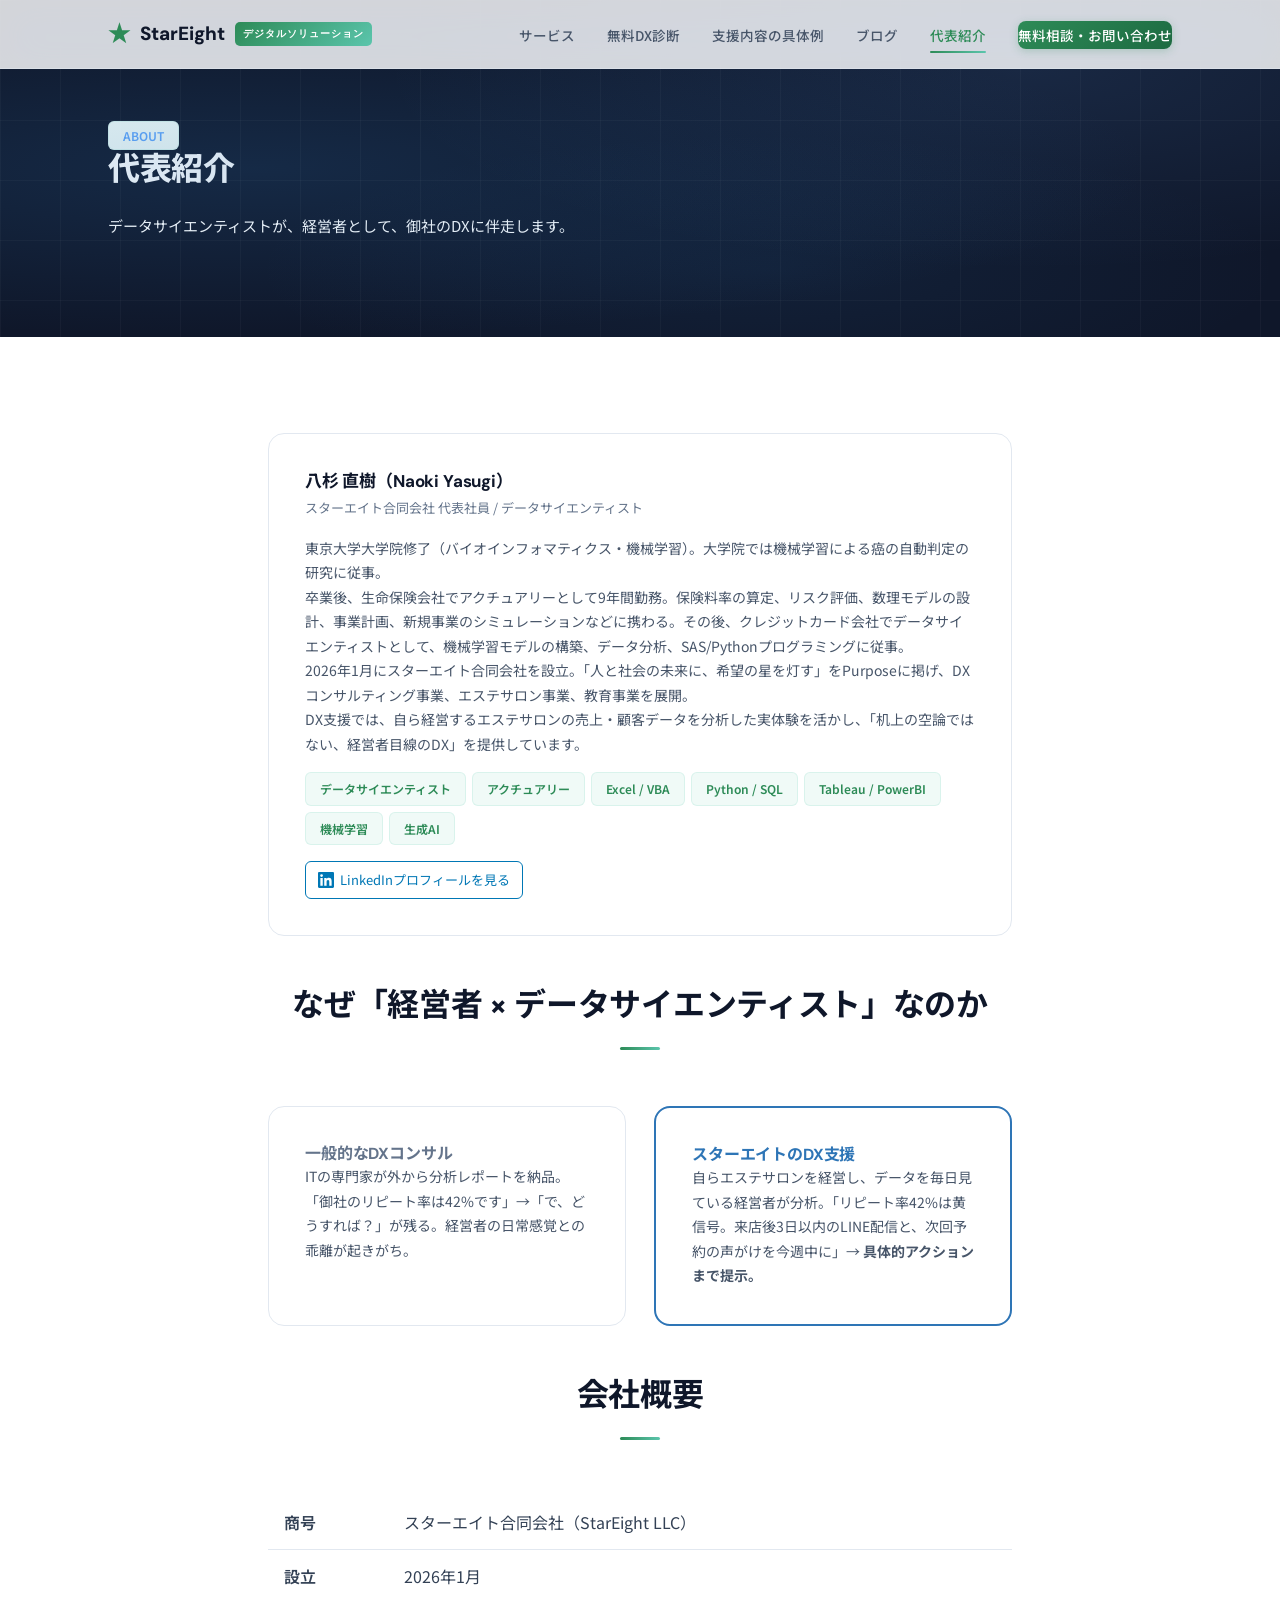
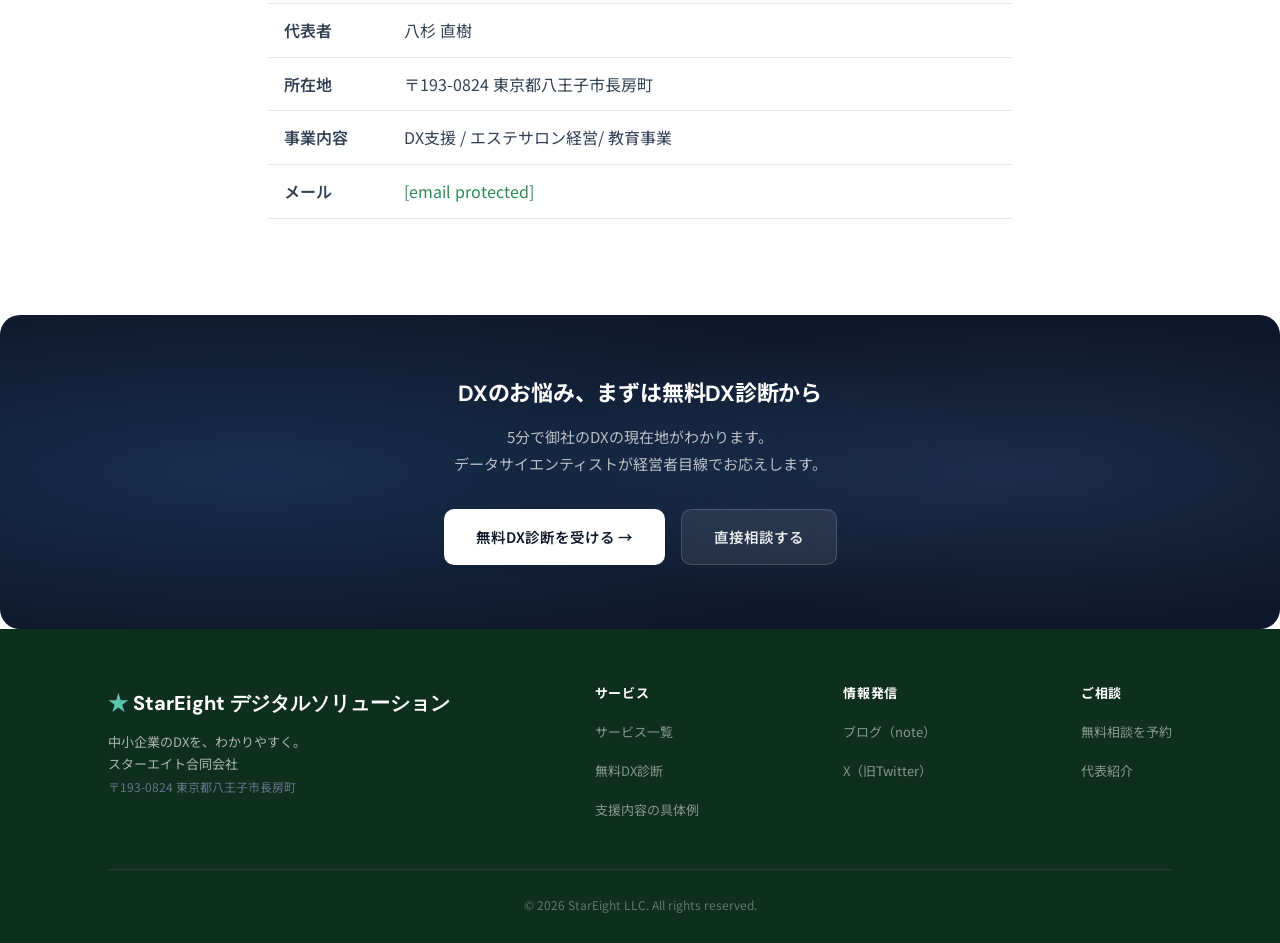
==== commit 24a180d6: "Update about.html" ====
--- a/about.html
+++ b/about.html
@@ -94,8 +94,8 @@
         <tr><td style="padding:12px 16px;border-bottom:1px solid var(--gray-200);font-weight:600;">設立</td><td style="padding:12px 16px;border-bottom:1px solid var(--gray-200);">2026年1月</td></tr>
         <tr><td style="padding:12px 16px;border-bottom:1px solid var(--gray-200);font-weight:600;">代表者</td><td style="padding:12px 16px;border-bottom:1px solid var(--gray-200);">八杉 直樹</td></tr>
         <tr><td style="padding:12px 16px;border-bottom:1px solid var(--gray-200);font-weight:600;">所在地</td><td style="padding:12px 16px;border-bottom:1px solid var(--gray-200);">〒193-0824 東京都八王子市長房町</td></tr>
-        <tr><td style="padding:12px 16px;border-bottom:1px solid var(--gray-200);font-weight:600;">事業内容</td><td style="padding:12px 16px;border-bottom:1px solid var(--gray-200);">DXコンサルティング / エステサロン経営/ 教育事業</td></tr>
-        <tr><td style="padding:12px 16px;border-bottom:1px solid var(--gray-200);font-weight:600;">メール</td><td style="padding:12px 16px;border-bottom:1px solid var(--gray-200);"><a href="/cdn-cgi/l/email-protection#a2d1d6c3d08cc7cbc5cad68ccecec1e2c5cfc3cbce8cc1cdcf"><span class="__cf_email__" data-cfemail="6a191e0b18440f030d021e440606092a0d070b030644090507">[email&#160;protected]</span></a></td></tr>
+        <tr><td style="padding:12px 16px;border-bottom:1px solid var(--gray-200);font-weight:600;">事業内容</td><td style="padding:12px 16px;border-bottom:1px solid var(--gray-200);">DX支援 / エステサロン経営/ 教育事業</td></tr>
+        <tr><td style="padding:12px 16px;border-bottom:1px solid var(--gray-200);font-weight:600;">メール</td><td style="padding:12px 16px;border-bottom:1px solid var(--gray-200);"><a href="star.eight.llc@gmail.com"><span class="__cf_email__" data-cfemail="6a191e0b18440f030d021e440606092a0d070b030644090507">[email&#160;protected]</span></a></td></tr>
       </table>
     </div>
   </div>
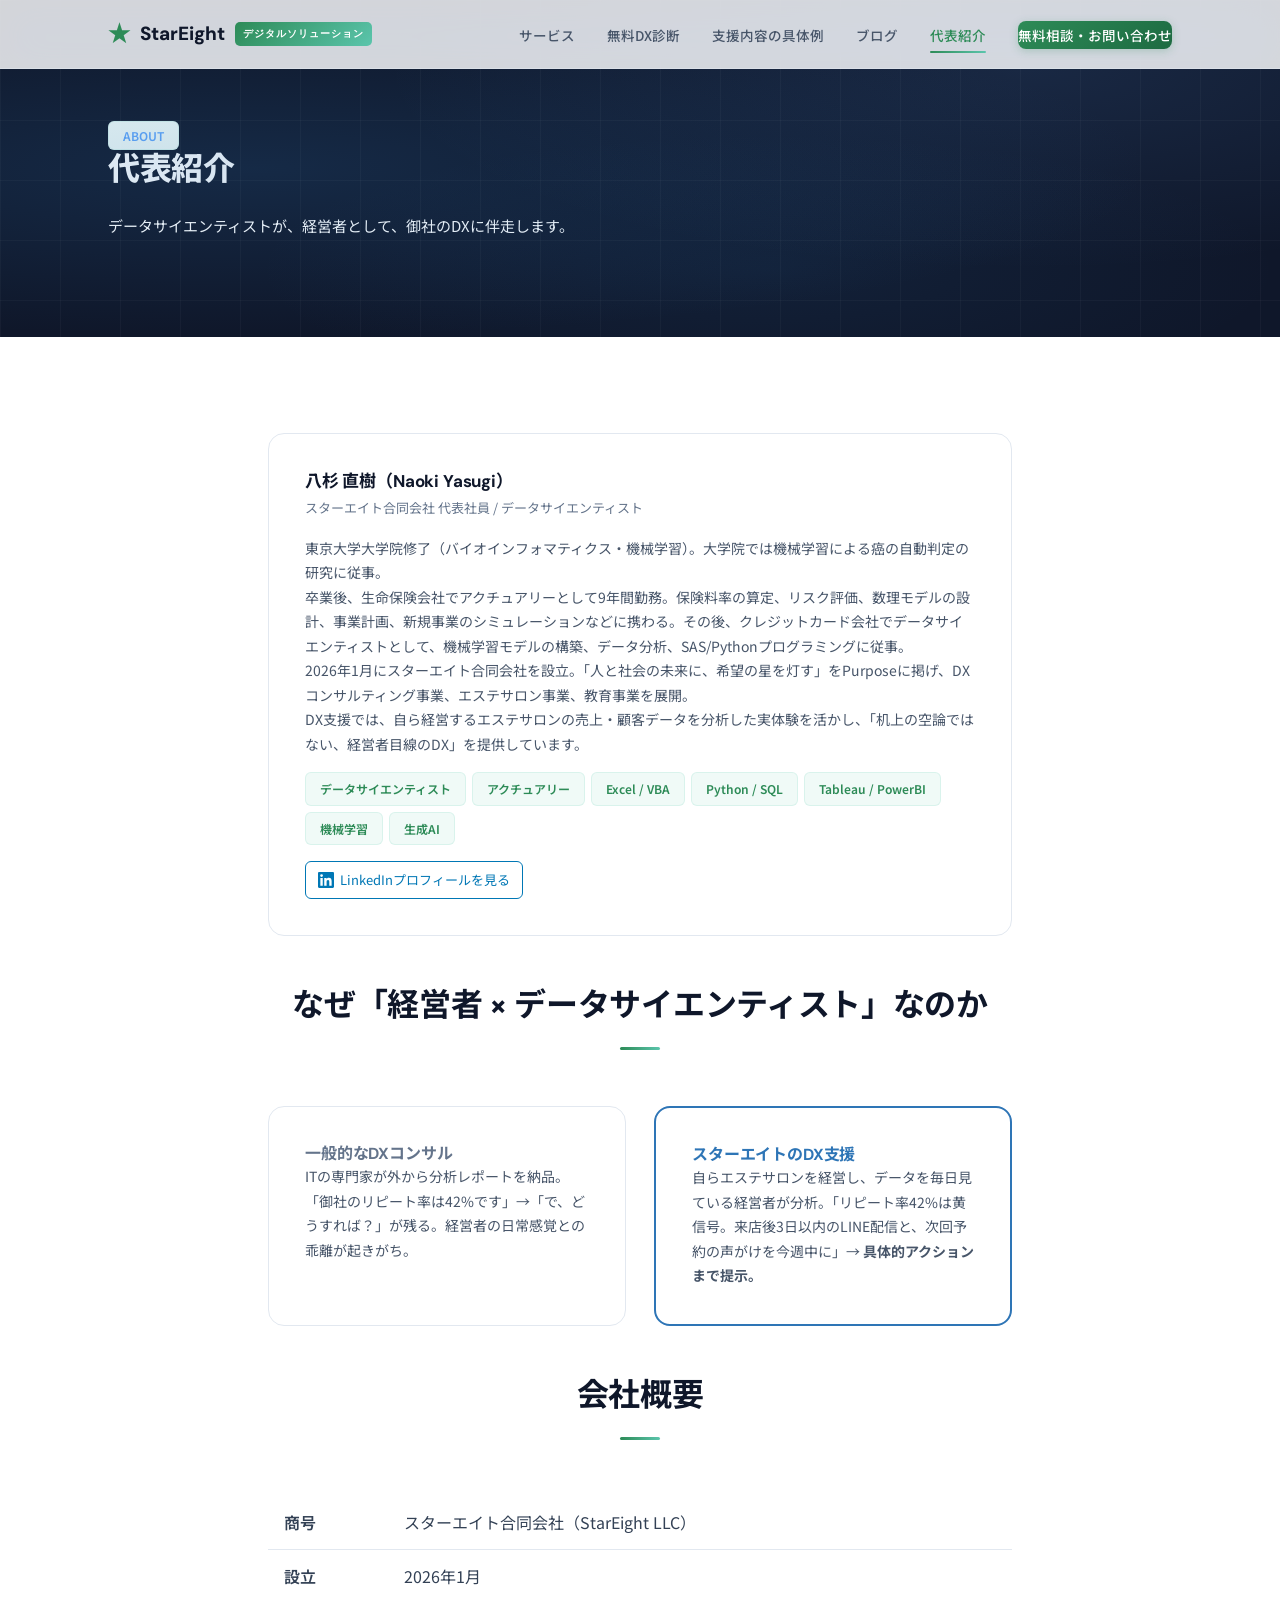
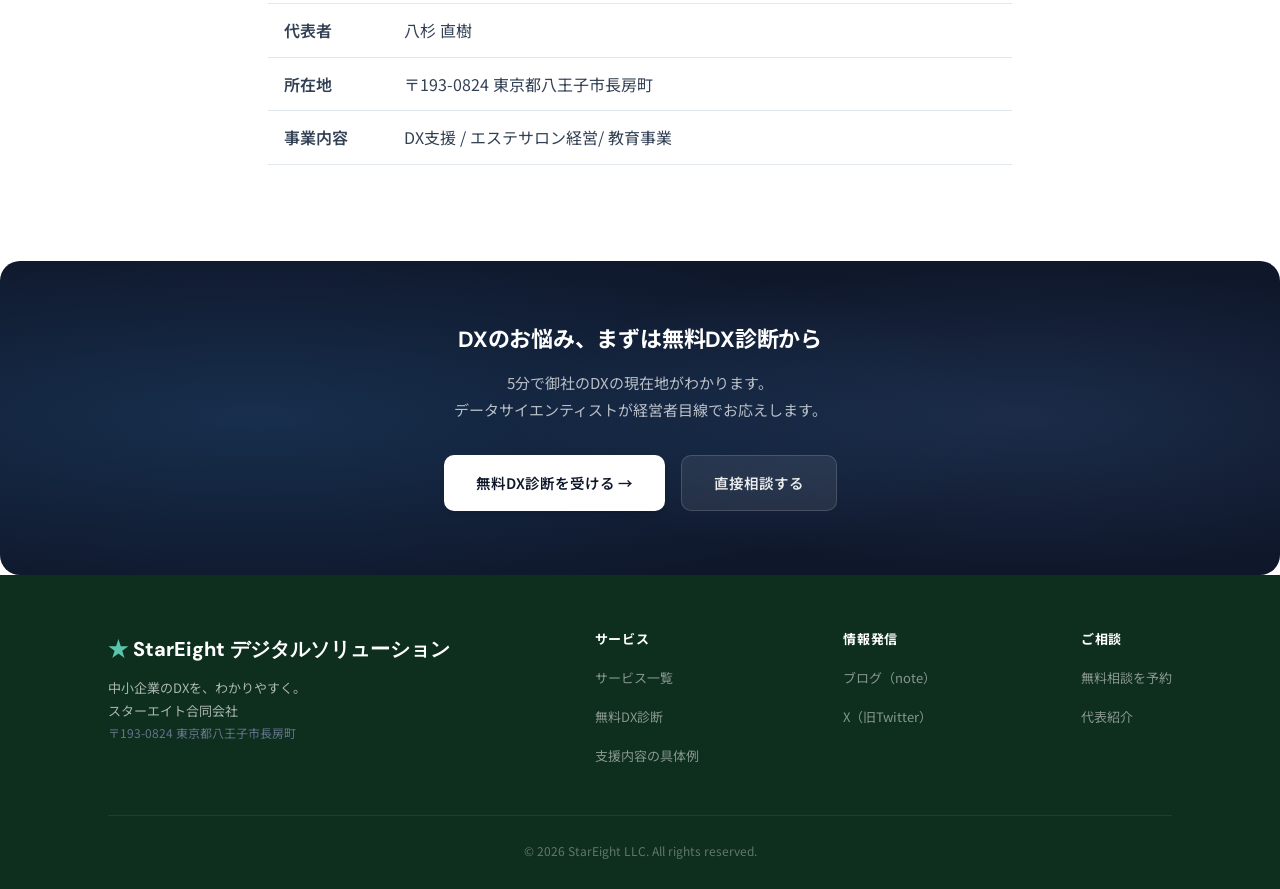
==== commit 18cf099d: "Update about.html" ====
--- a/about.html
+++ b/about.html
@@ -95,7 +95,6 @@
         <tr><td style="padding:12px 16px;border-bottom:1px solid var(--gray-200);font-weight:600;">代表者</td><td style="padding:12px 16px;border-bottom:1px solid var(--gray-200);">八杉 直樹</td></tr>
         <tr><td style="padding:12px 16px;border-bottom:1px solid var(--gray-200);font-weight:600;">所在地</td><td style="padding:12px 16px;border-bottom:1px solid var(--gray-200);">〒193-0824 東京都八王子市長房町</td></tr>
         <tr><td style="padding:12px 16px;border-bottom:1px solid var(--gray-200);font-weight:600;">事業内容</td><td style="padding:12px 16px;border-bottom:1px solid var(--gray-200);">DX支援 / エステサロン経営/ 教育事業</td></tr>
-        <tr><td style="padding:12px 16px;border-bottom:1px solid var(--gray-200);font-weight:600;">メール</td><td style="padding:12px 16px;border-bottom:1px solid var(--gray-200);"><a href="star.eight.llc@gmail.com"><span class="__cf_email__" data-cfemail="6a191e0b18440f030d021e440606092a0d070b030644090507">[email&#160;protected]</span></a></td></tr>
       </table>
     </div>
   </div>
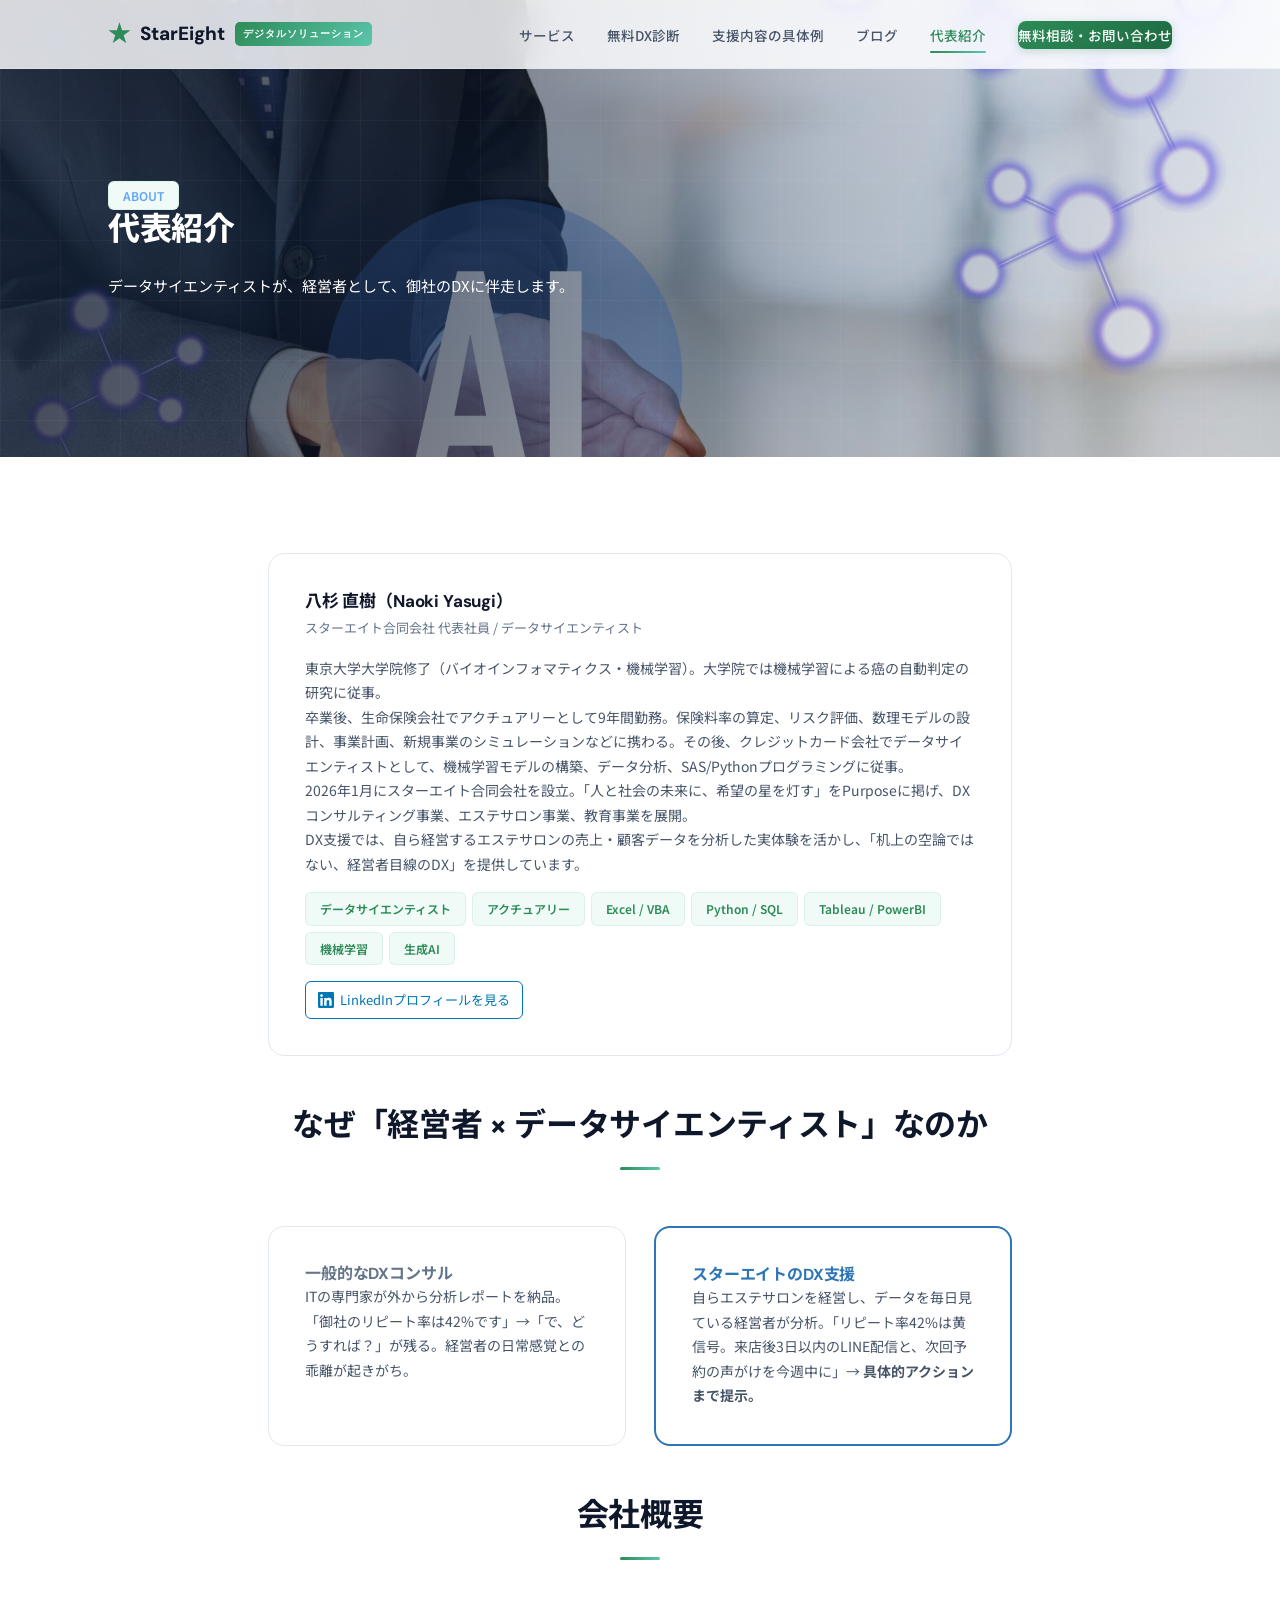
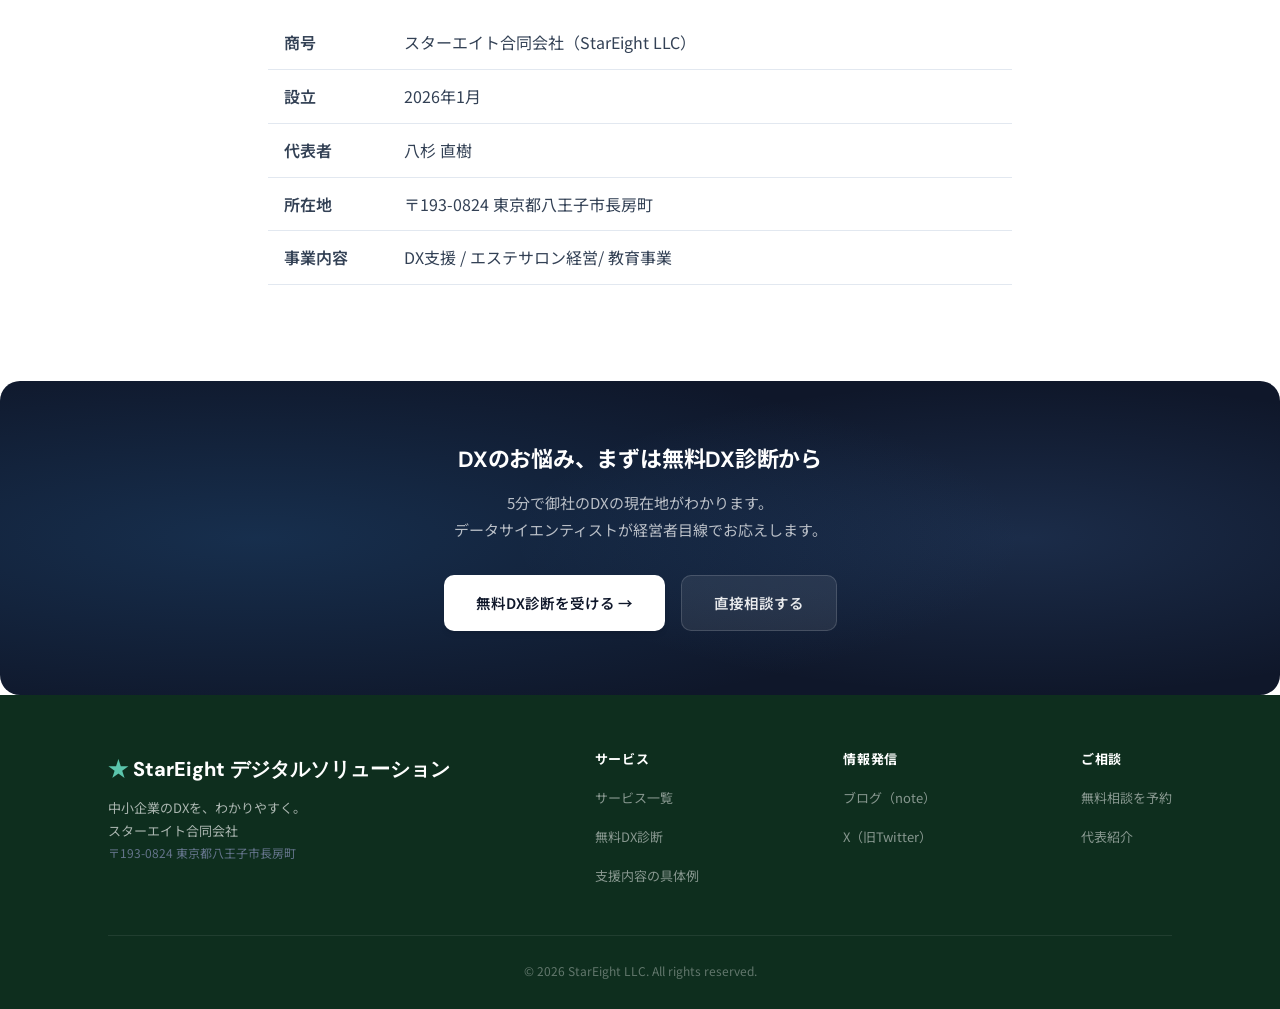
==== commit 1ab57715: "Update about.html" ====
--- a/about.html
+++ b/about.html
@@ -29,9 +29,9 @@
   </nav>
 </header>
 
-<section class="hero" style="padding:120px 0 60px;">
-  <div class="container">
-    <span class="tag" style="color:#60a5fa;">ABOUT</span>
+<section class="hero" style="position:relative;background:url('img/about.jpg') center center/cover no-repeat;padding:180px 0 120px;min-height:420px;">
+  <div style="position:absolute;top:0;left:0;width:100%;height:100%;background:linear-gradient(to right,rgba(15,23,42,0.78) 0%,rgba(15,23,42,0.55) 35%,rgba(15,23,42,0.25) 65%,rgba(15,23,42,0.10) 100%);"></div>
+  <div class="container" style="position:relative;z-index:1;">    <span class="tag" style="color:#60a5fa;">ABOUT</span>
     <h1 style="color:#fff;font-size:32px;">代表紹介</h1>
     <p style="color:#fff;">データサイエンティストが、経営者として、御社のDXに伴走します。</p>
   </div>
